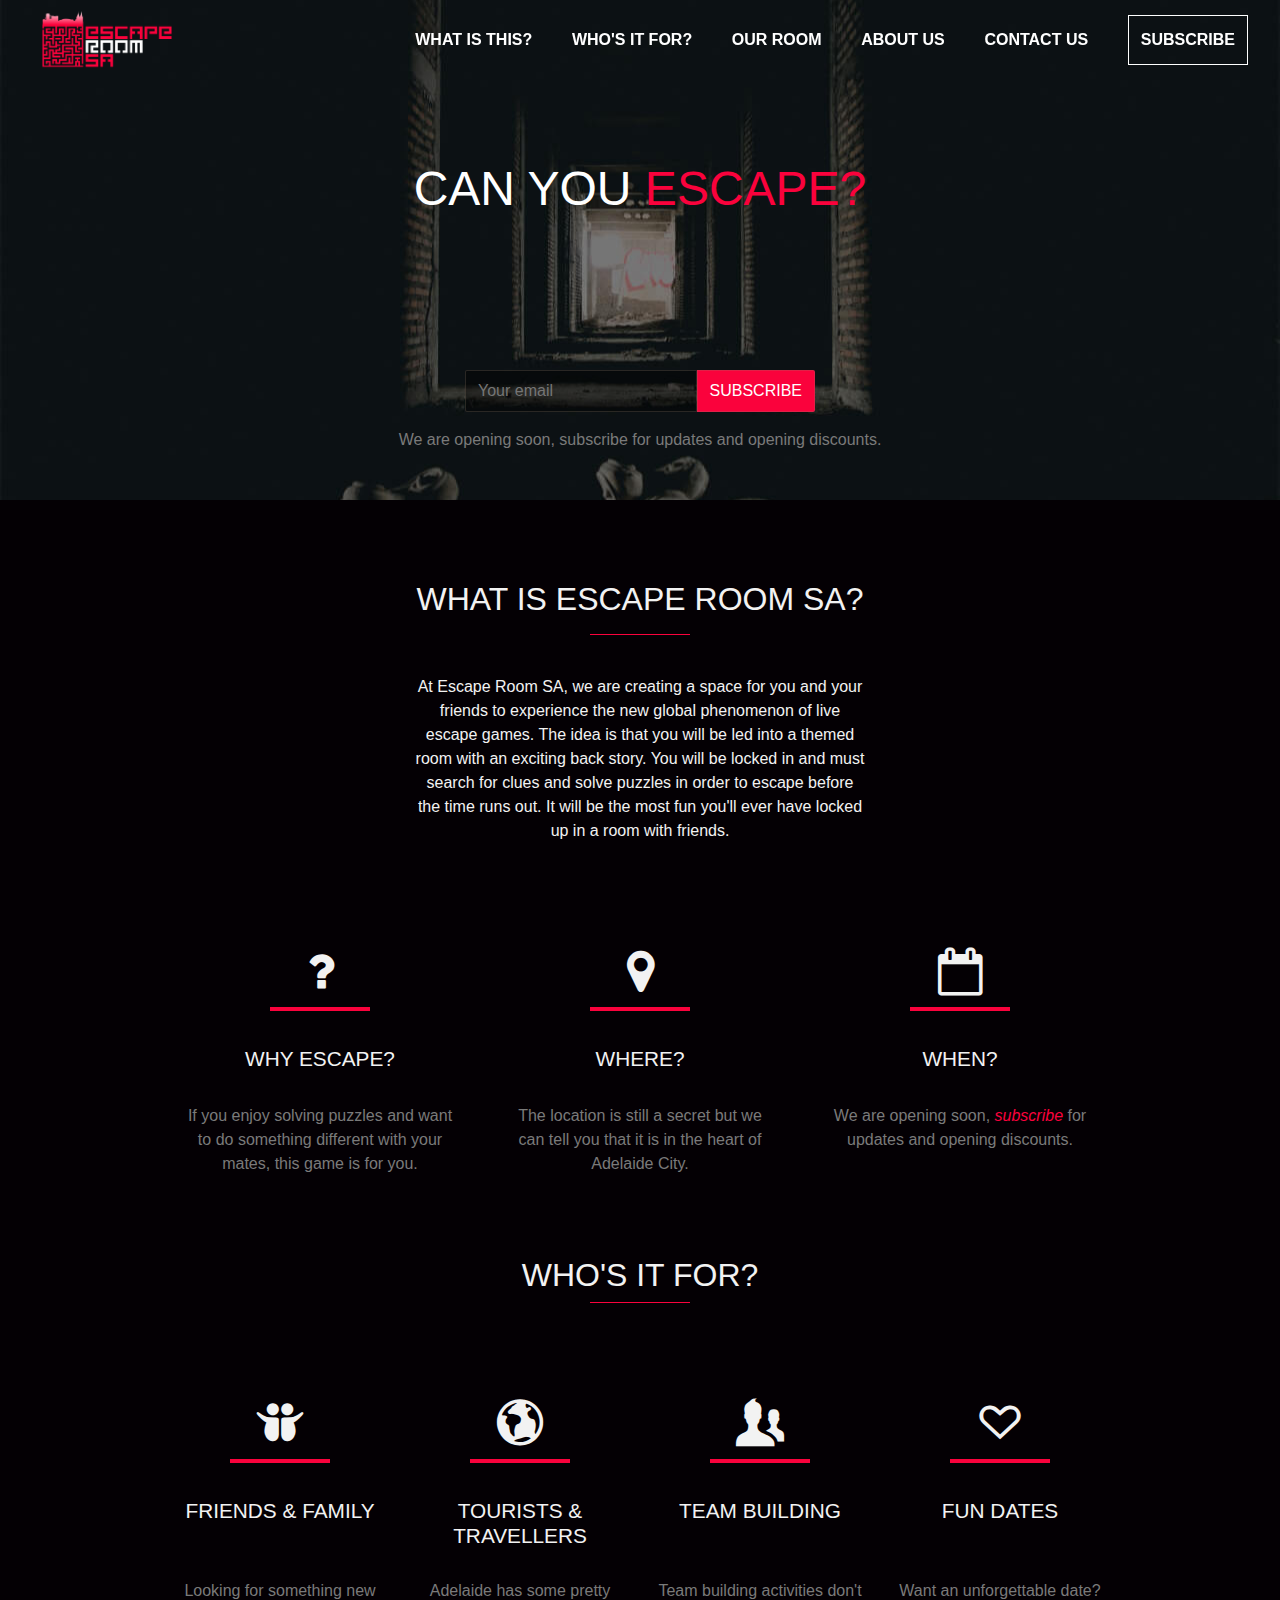
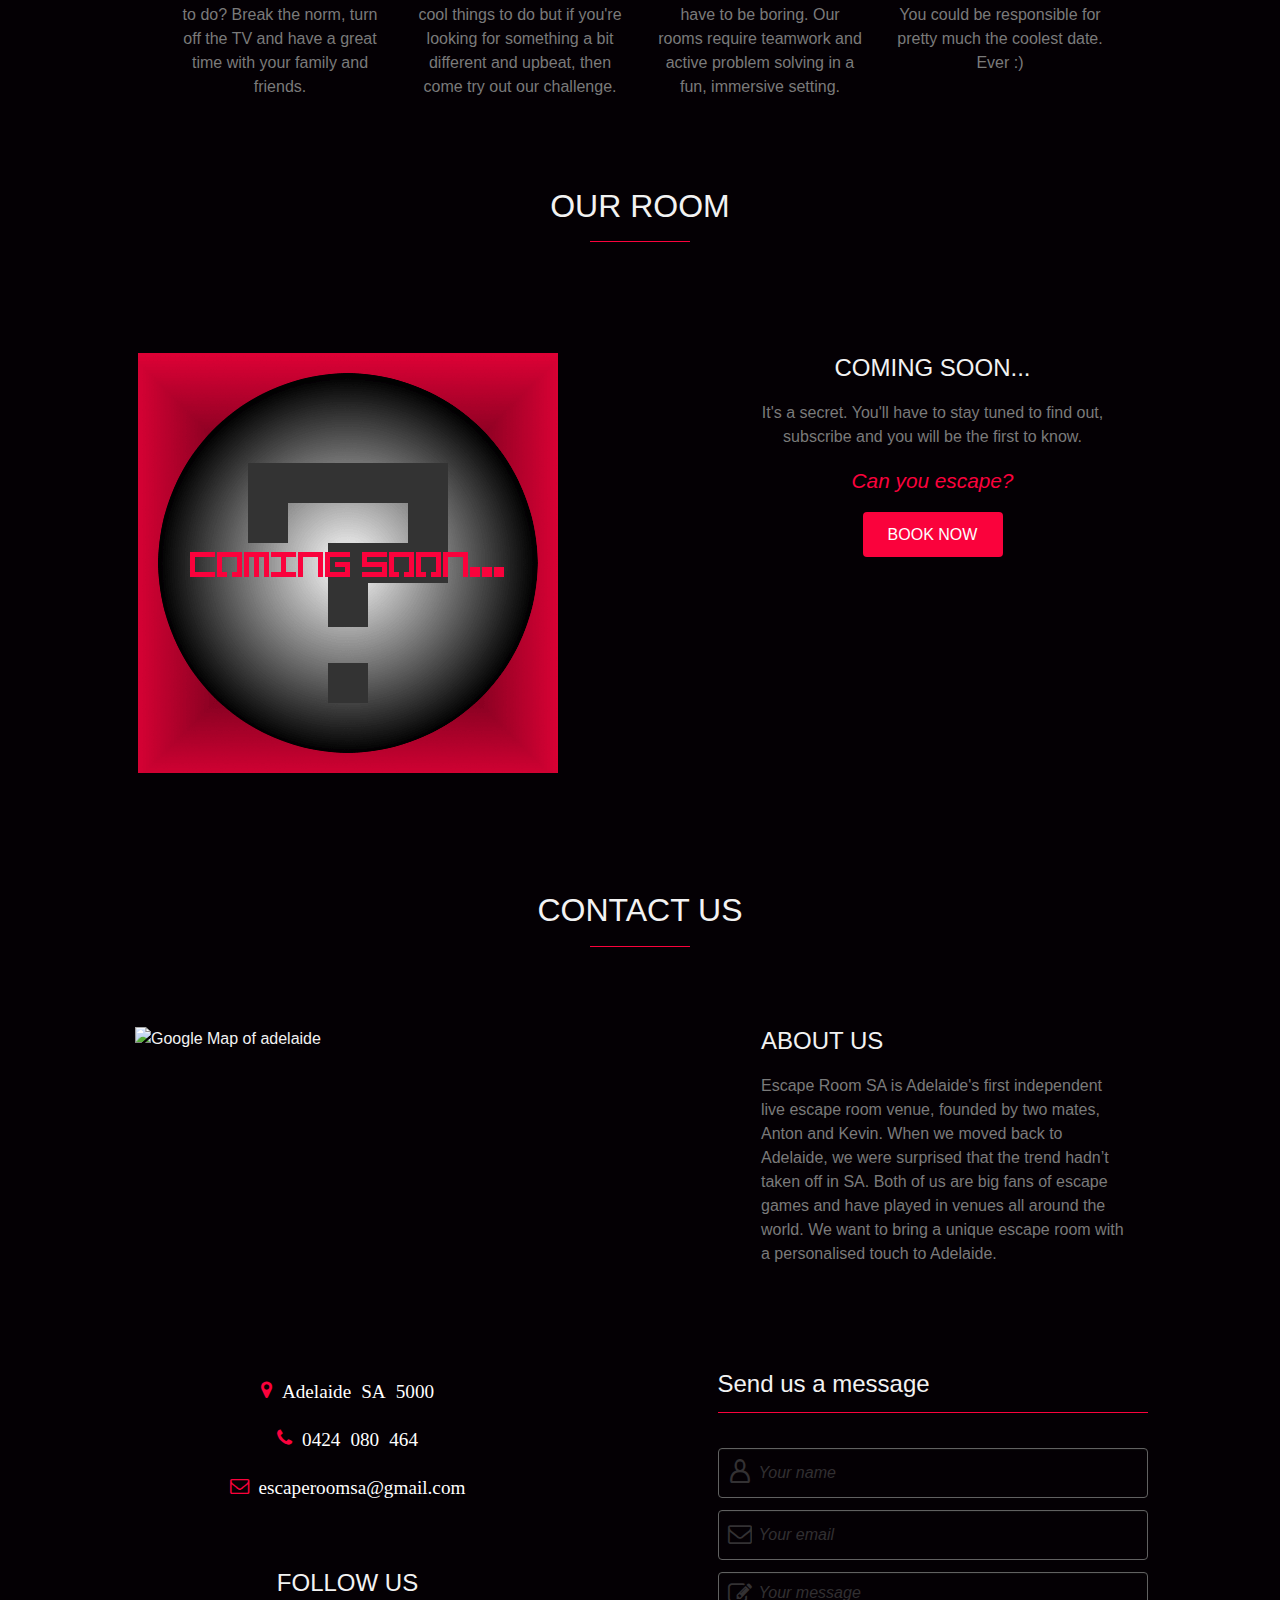
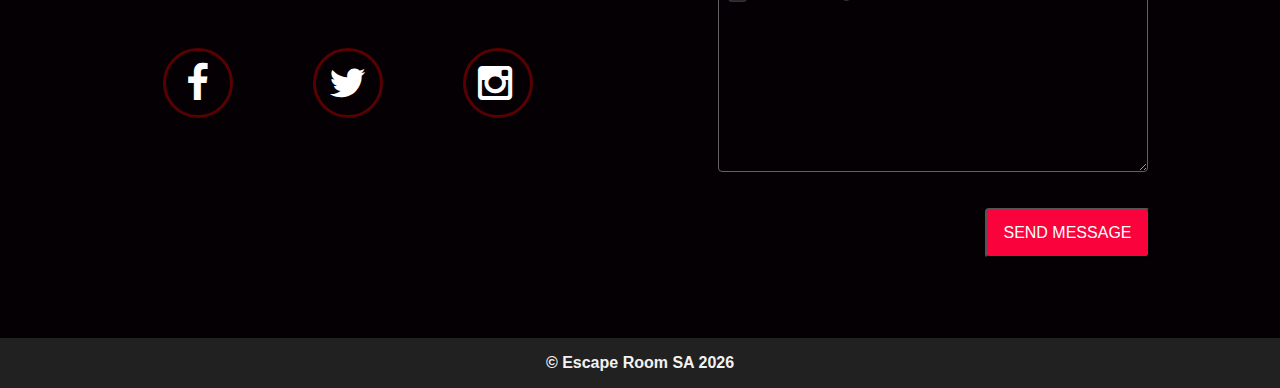
==== index.html @ 12aee076 "un-jekyll" ====
<!DOCTYPE html>
<html lang="en">
<head>
  <meta charset="UTF-8">
  <meta name="apple-mobile-web-app-capable" content="yes">
  <meta name="viewport" content="width=device-width, initial-scale=1">
  <meta name="description" content="Escape Room SA is Adelaide's latest independent real-life escape game, offering exciting rooms with unique themes to give fans of exit and escape games a fun new adventure. Players will be locked in a room and must hunt and search for clues to discover a way out. Rate us on Tripadvisor">
  <!-- <meta rel="author" content="">
  <meta name="publisher" content=""> -->
  <link rel="shortcut icon" href="assets/img/favicon.png">
  <link rel="stylesheet" href="assets/css/main.css" />
  <!--[if lt IE 9]><script src="http://html5shim.googlecode.com/svn/trunk/html5.js"></script><![endif]-->
  <title>Escape Room SA</title>
</head>
<body>


<header class="header">
  <div class="logo"><a href="#top"><svg viewBox="0 0 194 85" xmlns="http://www.w3.org/2000/svg" xmlns:xlink="http://www.w3.org/1999/xlink"><title>Escape Room SA</title><image x="-3" y="-2" width="200" height="90" xlink:href="[data-uri]" fill="none" fill-rule="evenodd"/></svg></a></div>
  <nav role="navigation">
    <ul class="secondary-nav">

        <li><a href="#what"> What is this?</a></li>

        <li><a href="#perfectFor"> Who's it for?</a></li>

        <li><a href="#room"> Our Room</a></li>

        <li><a href="#about"> About Us</a></li>

        <li><a href="#contact"> Contact Us</a></li>

        <li><a href="#subscribe"> Subscribe</a></li>


    </ul>
  </nav>
  <a href="#" class="primary-nav-trigger">
  <span class="menu-text">Menu</span>
  <span class="menu-icon"></span>
  </a>
</header>


<nav>
  <ul class="primary-nav">

      <li><a href="#what"> What is this?</a></li>

      <li><a href="#perfectFor"> Who's it for?</a></li>

      <li><a href="#room"> Our Room</a></li>

      <li><a href="#about"> About Us</a></li>

      <li><a href="#contact"> Contact Us</a></li>

      <li><a href="#subscribe"> Subscribe</a></li>

    <li class="label">Follow us</li>
    <div class="nav-social-icons">
      <li><a href="https://www.facebook.com/escaperoomsa" target="_blank"><i class="icon-face"></i></a></li>
      <li><a href="https://twitter.com/saescaperoom" target="_blank"><i class="icon-twit"></i></a></li>
      <li><a href="https://instagram.com/escaperoomsa" target="_blank"><i class="icon-insta"></i></a></li>
    </div>
  </ul>
</nav>


<div id="top" class="hero">
  <div class="hero-inner">
    <div class="hero-copy">
      <h1>Escape Room SA is Adelaide's latest independent real-life escape game, offering exciting rooms with unique themes to give fans of exit and escape games a fun new adventure. Players will be locked in a room and must hunt and search for clues to discover a way out. Rate us on Tripadvisor </h1>
      <h2 id="subscribe"><span></span>Can you <span>escape?</span></h2>
      <!-- <h1>It's like a movie, starring YOU and your mates!</h1> -->
      <!-- <a href="#contact">Book now</a> -->
    </div>
  </div>
  <div class="quick-sign-up-bar">
    <form novalidate="novalidate" class="emailSubscribeForm">
      <div class="InputAddOn">
        <input type="email" class="InputAddOn-field" placeholder="Your email" id="emailSubscribe" required="required">
        <button type="submit" class="InputAddOn-item">Subscribe</button>
      </div>
    </form>
    <div class="emailForm-messages">
        <p></p>
    </div>
    <p>We are opening soon, subscribe for updates and opening discounts.</p>
  </div>
</div>
<section  class="what">
  <div id="what" class="what-title">
    <h1>What is Escape Room Sa?</h1>
  </div>
  <div class="divider"></div>
  <div class="what-content">
    <p>At Escape Room SA, we are creating a space for you and your friends to experience the new global phenomenon of live escape games. The idea is that you will be led into a themed room with an exciting back story. You will be locked in and must search for clues and solve puzzles in order to escape before the time runs out. It will be the most fun you'll ever have locked up in a room with friends.</p>
  </div>
</section>
<section class="whyWhereWhen">
  <article id="whyWhereWhen">
    <div class="whyWhereWhen-cards">
      <div class="whyWhereWhen-step">
        <i class="icon-question"></i>
        <div class="subheading">
          <h3>Why Escape?</h3>
        </div>
        <p>If you enjoy solving puzzles and want to do something different with your mates, this game is for you.</p>
      </div>
      <div class="whyWhereWhen-step"><i class="icon-map-marker"></i>
        <div class="subheading">
          <h3>Where?</h3>
        </div>
        <p>The location is still a secret but we can tell you that it is in the heart of Adelaide City.</p>
      </div>
      <div class="whyWhereWhen-step"><i class="icon-calendar-o"></i>
        <div class="subheading">
          <h3>When?</h3>
        </div>
        <p>We are opening soon, <a href="#subscribe">subscribe</a> for updates and opening discounts.</p>
      </div>
    </div>
  </article>
</section>
<section class="perfectFor">
  <article id="perfectFor">
    <div class="perfectFor-title">
      <h2>Who's it for?</h2>
      <div class="divider"></div>
    </div>
    <div class="perfectFor-cards">
      <div class="perfectFor-step">
        <i class="icon-slideshare"></i>
        <div class="subheading">
          <h3>Friends & Family</h3>
        </div>
        <p>Looking for something new to do? Break the norm, turn off the TV and have a great time with your family and friends.</p>
      </div>
      <div class="perfectFor-step"><i class="icon-globe"></i>
        <div class="subheading">
          <h3>Tourists & Travellers</h3>
        </div>
        <p>Adelaide has some pretty cool things to do but if you're looking for something a bit different and upbeat, then come try out our challenge.</p>
      </div>
      <div class="perfectFor-step"><i class="icon-users2"></i>
        <div class="subheading">
          <h3>Team Building</h3>
        </div>
        <p>Team building activities don't have to be boring. Our rooms require teamwork and active problem solving in a fun, immersive setting.</p>
      </div>
      <div class="perfectFor-step"><i class="icon-heart-outlined"></i>
        <div class="subheading">
          <h3>Fun Dates</h3>
        </div>
        <p>Want an unforgettable date? You could be responsible for pretty much the coolest date. Ever :)</p>
      </div>
    </div>
  </article>
</section>

<section class="room-section">
  <article id="room">
    <div class="room-title">
      <h2>Our Room</h2>
      <div class="divider"></div>
    </div>
    <div class="room">
      <div class="room-img first"><img src="./assets/img/Coming-soon.png
      "/></div>
      <div class="copy-wrap second">
        <div class="room-header">
          <!-- <h3>The mysterious study</h3> -->
          <h3>Coming Soon...</h3>
        </div>
        <div class="room-copy">
          <!-- <p>Your favourite archeology teacher, William Smith, has been missing for a while. One day you receive a package</p> -->
          <p>It's a secret. You'll have to stay tuned to find out, subscribe and you will be the first to know.</p>
        </div>
        <div class="room-cta">
          <p>Can you escape?</p><a href="#subscribe">Book now</a>
        </div>
      </div>
      <!-- <div class="room-img third"><img src="./assets/img/Coming-soon.png
      "/></div>
      <div class="copy-wrap fourth">
        <div class="room-header">
          <h3>No where to go</h3>
        </div>
        <div class="room-copy">
          <p>You awake in a basement, it is dark and it is cold. The smell of rot smacks you across the face and sends you reeling. You try to get up and stumble, realising that your hands are tied. There are others. Others locked in the same room as you. Others locked in the room next door. You have no idea how you got here but you do know one thing. This isn't a safe place. Work together as a team to escape before the person who put you here returns.</p>
        </div>
        <div class="room-cta">
          <p>Can you escape?</p><a href="#contact">Book now</a>
        </div>
      </div> -->
    </div>
  </article>
</section>

<section class="contact">
  <article id="contact">
    <header>
      <h2>Contact Us</h2>
      <div class="divider"></div>
    </header>
    <!-- <div id="map-canvas" data-lat="-34.928474" data-lng="138.599810" class="contact--map"></div> -->
    <div class="map-about-wrap">
      <div class="map-wrap">
        <div class="mobileMapBig">
          <img src="http://maps.googleapis.com/maps/api/staticmap?center=adelaide&amp;zoom=13&amp;scale=false&amp;size=450x400&amp;maptype=roadmap&amp;format=png&amp;visual_refresh=true&amp;markers=size:small%7Ccolor:red%7Clabel:1%7Cadelaide" alt="Google Map of adelaide"/>
        </div>
        <div class="mobileMapSmall">
          <img src="http://maps.googleapis.com/maps/api/staticmap?center=adelaide&amp;zoom=13&amp;scale=false&amp;size=300x350&amp;maptype=roadmap&amp;format=png&amp;visual_refresh=true&amp;markers=size:small%7Ccolor:red%7Clabel:1%7Cadelaide" alt="Google Map of adelaide"/>
        </div>
      </div>
      <div id="about" class="about-copy">
        <div class="about-copy-header">
          <!-- <h3>Our vision</h3> -->
          <h3>About Us</h3>
        </div>
        <p>Escape Room SA is Adelaide's first independent live escape room venue, founded by two mates, Anton and Kevin. When we moved back to Adelaide, we were surprised that the trend hadn’t taken off in SA. Both of us are big fans of escape games and have played in venues all around the world. We want to bring a unique escape room with a personalised touch to Adelaide.</p>
        <!-- <div class="about-copy-header">
          <h4></h4>
        </div> -->
        <!-- <p>We want to create a fun memorable live escape game experience for everyone. Our aim for every player of the game is to feel the rush of escaping in a safe environment while having a lot of fun as well.</p> -->
        <!-- <div class="about-copy-footer"><a href="#social">Click here, to follow us.</a></div> -->
      </div>
    </div>
    <div class="contact--body">
      <div class="contact--body--address-social">
        <div class="map--address">
          <a href="https://www.google.com/maps/dir//adelaide/" target="_blank" class="icon-map-marker">Adelaide SA 5000</a><a href="tel:0424080464" class="icon-phone">0424 080 464</a><a href="#form" class="icon-envelope-o">escaperoomsa@gmail.com</a></div>
        <!-- <div class="map--cta--button"><a href="https://www.google.com/maps/dir//adelaide/" target="_blank">Tap here to lauch map with direction</a></div> -->
        <div class="icon--wrap">
          <h3 id="social">Follow us</h3>
          <div class="icons">
            <li><a href="https://www.facebook.com/escaperoomsa" target="_blank" class="icon-face"></a></li>
            <li><a href="https://twitter.com/saescaperoom" target="_blank" class="icon-twit"></a></li>
            <li><a href="https://instagram.com/escaperoomsa/" target="_blank" class="icon-insta"></a></li>
          </div>
        </div>
      </div>
      <form novalidate="novalidate" class="form">
        <fieldset id="form">
          <legend>Send us a message</legend>
          <div class="form-messages">
            <p></p>
          </div>
          <div class="name--input--wrap">
            <label for="name">Name</label>
            <input type="text" name="name" id="name" placeholder="Your name" tabindex="1" required="required"/><i class="icon-user2"></i>
          </div>
          <div class="email--input--wrap">
            <label for="email">Email</label>
            <input type="email" name="email" id="email" placeholder="Your email" tabindex="2" required="required"/><i class="icon-envelope-o"></i>
          </div>
          <div class="message--input--wrap">
            <label for="message">Message</label>
            <textarea name="textarea" id="message" placeholder="Your message" tabindex="3" required="required" class="message"></textarea><i class="icon-pencil-square-o"></i>
            <input type="hidden" name="_gotcha" style="display:none"/>
          </div>
        </fieldset>
        <div>
          <input type="submit" value="Send Message" tabindex="4"/>
        </div>
      </form>
    </div>
  </article>
</section>



<section class="footer">
  <h4>&copy Escape Room SA <span class="copyright"> </span></h4>
</section>

<script src="assets/js/jquery-2.1.1.min.js"></script>
<!-- <script src="/assets/js/lazyLoadingGoogleMapMin.js"></script> -->
<script src="assets/js/functions.js" type="text/javascript"></script>

</body>
</html>
---- assets/css/main.css ----
fieldset {
  background-color: #949494;
  border: 1px solid #7a7a7a;
  margin: 0 0 0.75em;
  padding: 1.5em; }

input,
label,
select {
  display: block;
  font-family: "Helvetica Neue", "Helvetica", "Roboto", "Arial", sans-serif;
  font-size: 1em; }

label {
  font-weight: 600;
  margin-bottom: 0.375em; }
  label.required::after {
    content: "*"; }
  label abbr {
    display: none; }

input[type="color"], input[type="date"], input[type="datetime"], input[type="datetime-local"], input[type="email"], input[type="month"], input[type="number"], input[type="password"], input[type="search"], input[type="tel"], input[type="text"], input[type="time"], input[type="url"], input[type="week"], textarea,
select[multiple=multiple],
textarea {
  background-color: #040004;
  border: 1px solid #7a7a7a;
  border-radius: 3px;
  box-shadow: inset 0 1px 3px rgba(0, 0, 0, 0.06);
  box-sizing: border-box;
  font-family: "Helvetica Neue", "Helvetica", "Roboto", "Arial", sans-serif;
  font-size: 1em;
  margin-bottom: 0.75em;
  padding: 0.5em;
  transition: border-color;
  width: 100%; }
  input[type="color"]:hover, input[type="date"]:hover, input[type="datetime"]:hover, input[type="datetime-local"]:hover, input[type="email"]:hover, input[type="month"]:hover, input[type="number"]:hover, input[type="password"]:hover, input[type="search"]:hover, input[type="tel"]:hover, input[type="text"]:hover, input[type="time"]:hover, input[type="url"]:hover, input[type="week"]:hover, textarea:hover,
  select[multiple=multiple]:hover,
  textarea:hover {
    border-color: #616161; }
  input[type="color"]:focus, input[type="date"]:focus, input[type="datetime"]:focus, input[type="datetime-local"]:focus, input[type="email"]:focus, input[type="month"]:focus, input[type="number"]:focus, input[type="password"]:focus, input[type="search"]:focus, input[type="tel"]:focus, input[type="text"]:focus, input[type="time"]:focus, input[type="url"]:focus, input[type="week"]:focus, textarea:focus,
  select[multiple=multiple]:focus,
  textarea:focus {
    border-color: #FA023C;
    box-shadow: inset 0 1px 3px rgba(0, 0, 0, 0.06), 0 0 5px rgba(225, 2, 54, 0.7);
    outline: none; }

textarea {
  resize: vertical; }

input[type="search"] {
  -webkit-appearance: none;
  -moz-appearance: none;
  -ms-appearance: none;
  -o-appearance: none;
  appearance: none; }

input[type="checkbox"],
input[type="radio"] {
  display: inline;
  margin-right: 0.375em; }

input[type="file"] {
  padding-bottom: 0.75em;
  width: 100%; }

select {
  margin-bottom: 1.5em;
  max-width: 100%;
  width: auto; }

ul,
ol {
  list-style-type: none;
  margin: 0;
  padding: 0; }
dl {
  margin-bottom: 0.75em; }
  dl dt {
    font-weight: bold;
    margin-top: 0.75em; }
  dl dd {
    margin: 0; }

table {
  -webkit-font-feature-settings: "kern", "liga", "tnum";
  -moz-font-feature-settings: "kern", "liga", "tnum";
  -ms-font-feature-settings: "kern", "liga", "tnum";
  font-feature-settings: "kern", "liga", "tnum";
  border-collapse: collapse;
  margin: 0.75em 0;
  table-layout: fixed;
  width: 100%; }

th {
  border-bottom: 1px solid #545454;
  font-weight: 600;
  padding: 0.75em 0;
  text-align: left; }

td {
  border-bottom: 1px solid #7a7a7a;
  padding: 0.75em 0; }

tr,
td,
th {
  vertical-align: middle; }

body {
  -webkit-font-feature-settings: "kern", "liga", "pnum";
  -moz-font-feature-settings: "kern", "liga", "pnum";
  -ms-font-feature-settings: "kern", "liga", "pnum";
  font-feature-settings: "kern", "liga", "pnum";
  -webkit-font-smoothing: antialiased;
  color: #fff;
  font-family: "Helvetica Neue", "Helvetica", "Roboto", "Arial", sans-serif;
  font-size: 1em;
  line-height: 1.5; }

h1,
h2,
h3,
h4,
h5,
h6 {
  font-family: "Helvetica Neue", "Helvetica", "Roboto", "Arial", sans-serif;
  font-size: 1em;
  line-height: 1.2;
  margin: 0 0 0.75em; }

p {
  margin: 0 0 0.75em; }

a {
  color: #FA023C;
  text-decoration: none;
  transition: color 0.1s linear; }
  a:active, a:focus, a:hover {
    color: #ae012a; }
  a:active, a:focus {
    outline: none; }

hr {
  border-bottom: 1px solid #7a7a7a;
  border-left: none;
  border-right: none;
  border-top: none;
  margin: 1.5em 0; }

img,
picture {
  margin: 0;
  max-width: 100%; }

html {
  font-family: sans-serif;
  -ms-text-size-adjust: 100%;
  -webkit-text-size-adjust: 100%; }

body {
  margin: 0; }

article, aside, details, figcaption, figure, footer, header, hgroup, main, nav, section, summary {
  display: block; }

audio, canvas, progress, video {
  display: inline-block;
  vertical-align: baseline; }

audio:not([controls]) {
  display: none;
  height: 0; }

[hidden], template {
  display: none; }

a {
  background: 0 0; }

a:active, a:hover {
  outline: 0; }

abbr[title] {
  border-bottom: 1px dotted; }

b, strong {
  font-weight: 700; }

dfn {
  font-style: italic; }

h1 {
  font-size: 2em;
  margin: .67em 0; }

mark {
  background: #ff0;
  color: #000; }

small {
  font-size: 80%; }

sub, sup {
  font-size: 75%;
  line-height: 0;
  position: relative;
  vertical-align: baseline; }

sup {
  top: -.5em; }

sub {
  bottom: -.25em; }

img {
  border: 0; }

svg:not(:root) {
  overflow: hidden; }

figure {
  margin: 1em 40px; }

hr {
  -moz-box-sizing: content-box;
  box-sizing: content-box;
  height: 0; }

pre {
  overflow: auto; }

code, kbd, pre, samp {
  font-family: monospace,monospace;
  font-size: 1em; }

button, input, optgroup, select, textarea {
  color: inherit;
  font: inherit;
  margin: 0; }

button {
  overflow: visible; }

button, select {
  text-transform: none; }

button, html input[type=button], input[type=reset], input[type=submit] {
  -webkit-appearance: button;
  cursor: pointer; }

button[disabled], html input[disabled] {
  cursor: default; }

button::-moz-focus-inner, input::-moz-focus-inner {
  border: 0;
  padding: 0; }

input {
  line-height: normal; }

input[type=checkbox], input[type=radio] {
  box-sizing: border-box;
  padding: 0; }

input[type=number]::-webkit-inner-spin-button, input[type=number]::-webkit-outer-spin-button {
  height: auto; }

input[type=search] {
  -webkit-appearance: textfield;
  -moz-box-sizing: content-box;
  -webkit-box-sizing: content-box;
  box-sizing: content-box; }

input[type=search]::-webkit-search-cancel-button, input[type=search]::-webkit-search-decoration {
  -webkit-appearance: none; }

fieldset {
  border: 1px solid silver;
  margin: 0 2px;
  padding: .35em .625em .75em; }

legend {
  border: 0;
  padding: 0; }

textarea {
  overflow: auto; }

optgroup {
  font-weight: 700; }

table {
  border-collapse: collapse;
  border-spacing: 0; }

td, th {
  padding: 0; }

@font-face {
  font-family: 'Open Sans';
  font-style: normal;
  font-weight: 300;
  src: local("Open Sans Light"), local("OpenSans-Light"), url(//themes.googleusercontent.com/static/fonts/opensans/v8/DXI1ORHCpsQm3Vp6mXoaTaRDOzjiPcYnFooOUGCOsRk.woff) format("woff"); }
@font-face {
  font-family: 'Open Sans';
  font-style: normal;
  font-weight: 400;
  src: local("Open Sans"), local("OpenSans"), url(//themes.googleusercontent.com/static/fonts/opensans/v8/cJZKeOuBrn4kERxqtaUH3bO3LdcAZYWl9Si6vvxL-qU.woff) format("woff"); }
@font-face {
  font-family: 'Open Sans';
  font-style: normal;
  font-weight: 700;
  src: local("Open Sans Bold"), local("OpenSans-Bold"), url(//themes.googleusercontent.com/static/fonts/opensans/v8/k3k702ZOKiLJc3WVjuplzKRDOzjiPcYnFooOUGCOsRk.woff) format("woff"); }
@font-face {
  font-family: 'icomoon';
  src: url("fonts/icomoon.eot"); }
@font-face {
  font-family: 'icomoon';
  src: url([data-uri]) format("truetype");
  font-weight: normal;
  font-style: normal; }
[class^="icon-"], [class*=" icon-"] {
  font-family: 'icomoon';
  speak: none;
  font-style: normal;
  font-weight: normal;
  font-variant: normal;
  text-transform: none;
  line-height: 1;
  /* Better Font Rendering =========== */
  -webkit-font-smoothing: antialiased;
  -moz-osx-font-smoothing: grayscale; }

.icon-user-tie:before {
  content: "\e603"; }

.icon-clock:before {
  content: "\e94e"; }

.icon-calendar:before {
  content: "\e953"; }

.icon-users3:before {
  content: "\e972"; }

.icon-airplane:before {
  content: "\e9af"; }

.icon-earth:before {
  content: "\e9ca"; }

.icon-finder:before {
  content: "\eac0"; }

.icon-globe:before {
  content: "\e604"; }

.icon-heart-outlined:before {
  content: "\e605"; }

.icon-heart:before {
  content: "\e606"; }

.icon-users2:before {
  content: "\e607"; }

.icon-slideshare:before {
  content: "\e608"; }

.icon-user2:before {
  content: "\e601"; }

.icon-users:before {
  content: "\e600"; }

.icon-envelope-o:before {
  content: "\f003"; }

.icon-user:before {
  content: "\f007"; }

.icon-clock-o:before {
  content: "\f017"; }

.icon-pencil:before {
  content: "\f040"; }

.icon-map-marker:before {
  content: "\f041"; }

.icon-edit:before {
  content: "\f044"; }

.icon-pencil-square-o:before {
  content: "\f044"; }

.icon-gift:before {
  content: "\f06b"; }

.icon-trophy:before {
  content: "\f091"; }

.icon-phone:before {
  content: "\f095"; }

.icon-twit:before {
  content: "\f099"; }

.icon-face:before {
  content: "\f09a"; }

.icon-face-f:before {
  content: "\f09a"; }

.icon-bullhorn:before {
  content: "\f0a1"; }

.icon-google-plus:before {
  content: "\f0d5"; }

.icon-envelope:before {
  content: "\f0e0"; }

.icon-question:before {
  content: "\f128"; }

.icon-calendar-o:before {
  content: "\f133"; }

.icon-dollar:before {
  content: "\f155"; }

.icon-usd:before {
  content: "\f155"; }

.icon-youtube:before {
  content: "\f167"; }

.icon-insta:before {
  content: "\f16d"; }

.icon-foursquare:before {
  content: "\f180"; }

.icon-cube:before {
  content: "\f1b2"; }

.icon-vine:before {
  content: "\f1ca"; }

.icon-cc-visa:before {
  content: "\f1f0"; }

.icon-cc-mastercard:before {
  content: "\f1f1"; }

.icon-cc-paypal:before {
  content: "\f1f4"; }

.icon-cc-stripe:before {
  content: "\f1f5"; }

.icon-heartbeat:before {
  content: "\f21e"; }

.icon-pinterest-p:before {
  content: "\f231"; }

.icon-whatsapp:before {
  content: "\f232"; }

.icon-bulb:before {
  content: "\e602"; }

em {
  font-style: italic; }

strong {
  font-weight: bold; }

::selection {
  background: #FA023C; }

::-moz-selection {
  background: #FA023C; }

img::selection {
  background: transparent; }

img::-moz-selection {
  background: transparent; }

body {
  -webkit-tap-highlight-color: transparent; }

*, *:after, *:before {
  box-sizing: border-box; }

body {
  font-size: 100%;
  font-family: "Source Sans Pro", sans-serif;
  color: #f2f2f2;
  background-color: #040004; }
  body.overflow-hidden {
    /* when primary navigation is visible, the content in the background won't scroll */
    overflow: hidden; }

a {
  color: #fff;
  text-decoration: none; }

.hero .hero-inner .hero-copy h2 {
  font-size: 2em;
  margin-bottom: 0.5em;
  text-transform: uppercase;
  font-weight: 300; }

.room-section .room-title h2, .contact header h2 {
  font-size: 2em;
  font-weight: 300;
  text-transform: uppercase;
  margin-bottom: 1em; }

.contact--body--address-social .icon--wrap h3 {
  font-size: 1.5em;
  font-weight: 300;
  text-transform: uppercase; }

.what .divider {
  height: 1px;
  width: 100px;
  background-color: #FA023C;
  margin: 1em auto 2em auto; }

.hero .hero-inner a, .room-section .room .copy-wrap .room-cta a, .contact--body--address-social .map--cta--button a, .contact--body input[type="submit"] {
  padding: 0.7em 1em;
  border-radius: 0.25em;
  background: #FA023C;
  color: white;
  text-transform: uppercase; }
  .hero .hero-inner a:hover, .room-section .room .copy-wrap .room-cta a:hover, .contact--body--address-social .map--cta--button a:hover, .contact--body input[type="submit"]:hover {
    background: white;
    color: red;
    -webkit-transition: all 0.25s ease-in-out;
    -moz-transition: all 0.25s ease-in-out;
    transition: all 0.25s ease-in-out; }

.header {
  position: absolute;
  top: 0;
  left: 0;
  background: transparent;
  height: 50px;
  width: 100%;
  z-index: 3;
  -webkit-font-smoothing: antialiased;
  -moz-osx-font-smoothing: grayscale; }
  @media only screen and (min-width: 768px) {
    .header {
      height: 80px;
      background: transparent;
      box-shadow: none;
      pointer: none; } }
  @media only screen and (min-width: 1170px) {
    .header {
      -webkit-transition: background-color 0.3s;
      -moz-transition: background-color 0.3s;
      transition: background-color 0.3s;
      -webkit-transform: translate3d(0, 0, 0);
      -moz-transform: translate3d(0, 0, 0);
      -ms-transform: translate3d(0, 0, 0);
      -o-transform: translate3d(0, 0, 0);
      transform: translate3d(0, 0, 0);
      -webkit-backface-visibility: hidden;
      backface-visibility: hidden; }
      .header.is-fixed {
        position: fixed;
        top: -80px;
        background-color: rgba(4, 0, 4, 0.96);
        -webkit-transition: -webkit-transform 0.3s;
        -moz-transition: -moz-transform 0.3s;
        transition: transform 0.3s; }
      .header.is-visible {
        -webkit-transform: translate3d(0, 100%, 0);
        -moz-transform: translate3d(0, 100%, 0);
        -ms-transform: translate3d(0, 100%, 0);
        -o-transform: translate3d(0, 100%, 0);
        transform: translate3d(0, 100%, 0); }
      .header.menu-is-open {
        background-color: rgba(4, 0, 4, 0.96); } }

.logo {
  display: block;
  padding-top: 0.3em;
  width: 100px;
  position: absolute;
  top: 50%;
  bottom: auto;
  -webkit-transform: translateY(-50%);
  -moz-transform: translateY(-50%);
  -ms-transform: translateY(-50%);
  -o-transform: translateY(-50%);
  transform: translateY(-50%);
  left: 0.5em; }
  @media only screen and (min-width: 768px) {
    .logo {
      left: 2.6em;
      width: 130px; } }
  .logo a {
    width: 100px;
    height: 100%; }

.secondary-nav {
  position: absolute;
  top: 50%;
  bottom: auto;
  -webkit-transform: translateY(-50%);
  -moz-transform: translateY(-50%);
  -ms-transform: translateY(-50%);
  -o-transform: translateY(-50%);
  transform: translateY(-50%);
  font-size: 0.75em;
  right: 2em;
  display: none; }
  @media only screen and (min-width: 1170px) {
    .secondary-nav {
      font-size: 1em; } }
  .secondary-nav li {
    display: inline-block;
    margin-left: 2.2em; }
    .secondary-nav li:last-child {
      padding: 12px;
      border: 1px solid white; }
      .secondary-nav li:last-child:hover {
        background: #FA023C;
        -webkit-transition: all 0.5s ease-in-out;
        -moz-transition: all 0.5s ease-in-out;
        transition: all 0.5s ease-in-out; }
        .secondary-nav li:last-child:hover a:hover {
          color: white; }
  .secondary-nav a {
    display: inline-block;
    color: #fff;
    text-transform: uppercase;
    font-weight: 700; }
    .secondary-nav a:hover {
      color: #FA023C;
      -webkit-transition: all 0.4s ease-in-out;
      -moz-transition: all 0.4s ease-in-out;
      transition: all 0.4s ease-in-out; }
  @media only screen and (min-width: 768px) {
    .secondary-nav {
      display: block; } }
  @media only screen and (min-width: 768px) and (orientation: portrait) {
    .secondary-nav {
      display: none; } }

.primary-nav-trigger {
  position: absolute;
  right: 0;
  top: 0;
  height: 100%;
  width: 50px;
  background-color: transparent; }
  .primary-nav-trigger .menu-text {
    color: #fff;
    text-transform: uppercase;
    font-weight: 700;
    font-size: 0.5em;
    display: none; }
  .primary-nav-trigger .menu-icon {
    display: inline-block;
    position: absolute;
    left: 50%;
    top: 50%;
    bottom: auto;
    right: auto;
    -webkit-transform: translateX(-50%) translateY(-50%);
    -moz-transform: translateX(-50%) translateY(-50%);
    -ms-transform: translateX(-50%) translateY(-50%);
    -o-transform: translateX(-50%) translateY(-50%);
    transform: translateX(-50%) translateY(-50%);
    width: 18px;
    height: 2px;
    background-color: #fff;
    -webkit-transition: background-color 0.3s;
    -moz-transition: background-color 0.3s;
    transition: background-color 0.3s; }
    .primary-nav-trigger .menu-icon::before, .primary-nav-trigger .menu-icon:after {
      content: "";
      width: 100%;
      height: 100%;
      position: absolute;
      background-color: #fff;
      right: 0;
      -webkit-transition: -webkit-transform 0.3s, top 0.3s, background-color 0s;
      -moz-transition: -moz-transform 0.3s, top 0.3s, background-color 0s;
      transition: transform 0.3s, top 0.3s, background-color 0s; }
    .primary-nav-trigger .menu-icon::before {
      top: -5px; }
    .primary-nav-trigger .menu-icon::after {
      top: 5px; }
    .primary-nav-trigger .menu-icon.is-clicked {
      background-color: rgba(255, 255, 255, 0); }
      .primary-nav-trigger .menu-icon.is-clicked::before, .primary-nav-trigger .menu-icon.is-clicked::after {
        background-color: white; }
      .primary-nav-trigger .menu-icon.is-clicked::before {
        top: 0;
        -webkit-transform: rotate(135deg);
        -moz-transform: rotate(135deg);
        -ms-transform: rotate(135deg);
        -o-transform: rotate(135deg);
        transform: rotate(135deg); }
      .primary-nav-trigger .menu-icon.is-clicked::after {
        top: 0;
        -webkit-transform: rotate(225deg);
        -moz-transform: rotate(225deg);
        -ms-transform: rotate(225deg);
        -o-transform: rotate(225deg);
        transform: rotate(225deg); }
  @media only screen and (min-width: 768px) {
    .primary-nav-trigger {
      width: 0px;
      pointer: none;
      padding-left: 1em;
      background-color: transparent;
      height: 0px;
      line-height: 0px;
      right: 2.2em;
      top: 50%;
      bottom: auto;
      -webkit-transform: translateY(-50%);
      -moz-transform: translateY(-50%);
      -ms-transform: translateY(-50%);
      -o-transform: translateY(-50%);
      transform: translateY(-50%); }
      .primary-nav-trigger .menu-text {
        display: none; }
      .primary-nav-trigger .menu-icon {
        display: none; } }
    @media only screen and (min-width: 768px) and (orientation: portrait) {
      .primary-nav-trigger .menu-icon {
        display: block; } }

.primary-nav {
  position: fixed;
  left: 0;
  top: 0;
  height: 100%;
  width: 100%;
  background: rgba(4, 0, 4, 0.96);
  z-index: 2;
  text-align: center;
  padding: 50px 0;
  -webkit-backface-visibility: hidden;
  backface-visibility: hidden;
  overflow: auto;
  -webkit-overflow-scrolling: touch;
  -webkit-transform: translateY(-100%);
  -moz-transform: translateY(-100%);
  -ms-transform: translateY(-100%);
  -o-transform: translateY(-100%);
  transform: translateY(-100%);
  -webkit-transition-property: -webkit-transform;
  -moz-transition-property: -moz-transform;
  transition-property: transform;
  -webkit-transition-duration: 0.4s;
  -moz-transition-duration: 0.4s;
  transition-duration: 0.4s; }
  .primary-nav li {
    font-size: 22px;
    font-size: 1.375rem;
    font-weight: 300;
    -webkit-font-smoothing: antialiased;
    -moz-osx-font-smoothing: grayscale;
    margin: 0.2em 0;
    text-transform: capitalize; }
    .primary-nav li:nth-child(5) {
      margin: 0 auto;
      background-color: #FA023C;
      width: 50%;
      border: 1px solid white; }
  .primary-nav a {
    display: inline-block;
    padding: 0.4em 1em;
    border-radius: 0.25em;
    -webkit-transition: background 0.2s;
    -moz-transition: background 0.2s;
    transition: background 0.2s; }
    .no-touch .primary-nav a:hover {
      background-color: #FA023C; }
  .primary-nav .label {
    color: #fe4b75;
    text-transform: uppercase;
    font-weight: 700;
    font-size: 14px;
    font-size: 0.875rem;
    margin: 2.4em 0 0.8em; }
  .primary-nav .nav-social-icons {
    display: -webkit-box;
    display: -moz-box;
    display: box;
    display: -webkit-flex;
    display: -moz-flex;
    display: -ms-flexbox;
    display: flex;
    -webkit-box-orient: horizontal;
    -moz-box-orient: horizontal;
    box-orient: horizontal;
    -webkit-box-direction: normal;
    -moz-box-direction: normal;
    box-direction: normal;
    -webkit-flex-direction: row;
    -moz-flex-direction: row;
    flex-direction: row;
    -ms-flex-direction: row;
    -webkit-box-pack: distribute;
    -moz-box-pack: distribute;
    box-pack: distribute;
    -webkit-justify-content: space-around;
    -moz-justify-content: space-around;
    -ms-justify-content: space-around;
    -o-justify-content: space-around;
    justify-content: space-around;
    -ms-flex-pack: distribute; }
    .primary-nav .nav-social-icons a {
      padding: 0; }
  .primary-nav.is-visible {
    -webkit-transform: translateY(0);
    -moz-transform: translateY(0);
    -ms-transform: translateY(0);
    -o-transform: translateY(0);
    transform: translateY(0); }
  @media only screen and (min-width: 768px) {
    .primary-nav {
      padding: 80px 0; } }
  @media only screen and (min-width: 1170px) {
    .primary-nav li {
      font-size: 30px;
      font-size: 1.875rem; }
    .primary-nav .label {
      font-size: 16px;
      font-size: 1rem; } }

.hero {
  background: url("../img/hero3.jpg"), -webkit-linear-gradient(10deg, #20392b, #7f99be), no-repeat #7f99be scroll;
  background: url("../img/hero3.jpg"), linear-gradient(10deg, #20392b, #7f99be), no-repeat #7f99be scroll;
  background-color: #324766;
  background-position: center;
  background-repeat: no-repeat;
  background-size: cover;
  padding-bottom: 3em; }
  .hero .hero-logo img {
    height: 4em;
    margin-bottom: 1em; }
  .hero .hero-inner {
    color: white;
    margin: auto;
    padding: 5em 3.5em 3.5em;
    text-align: center; }
    .hero .hero-inner::after {
      clear: both;
      content: "";
      display: table; }
    @media only screen and (min-width: 768px) {
      .hero .hero-inner {
        padding: 10em 3.5em 3.5em; } }
    .hero .hero-inner .hero-copy {
      text-align: center; }
      .hero .hero-inner .hero-copy h1 {
        display: none; }
      .hero .hero-inner .hero-copy h2 {
        margin-bottom: 2em; }
        .hero .hero-inner .hero-copy h2 span {
          color: #FA023C; }
        @media only screen and (min-width: 768px) {
          .hero .hero-inner .hero-copy h2 {
            font-size: 3em; } }
  .hero .quick-sign-up-bar .InputAddOn {
    display: -webkit-box;
    display: -moz-box;
    display: box;
    display: -webkit-flex;
    display: -moz-flex;
    display: -ms-flexbox;
    display: flex;
    width: 300px;
    margin: 0 auto; }
    @media only screen and (min-width: 768px) {
      .hero .quick-sign-up-bar .InputAddOn {
        width: 350px; } }
  .hero .quick-sign-up-bar .InputAddOn-field {
    background-color: rgba(0, 0, 0, 0.4);
    margin: 0;
    -webkit-box-flex: 1;
    -moz-box-flex: 1;
    box-flex: 1;
    -webkit-flex: 1;
    -moz-flex: 1;
    -ms-flex: 1;
    flex: 1; }
  .hero .quick-sign-up-bar .InputAddOn-item {
    font-size: 0.75em;
    border-radius: 0.25em;
    background: #FA023C;
    color: white;
    text-transform: uppercase; }
    .hero .quick-sign-up-bar .InputAddOn-item:hover {
      background: white;
      color: red;
      -webkit-transition: all 0.25s ease-in-out;
      -moz-transition: all 0.25s ease-in-out;
      transition: all 0.25s ease-in-out; }
    @media only screen and (min-width: 768px) {
      .hero .quick-sign-up-bar .InputAddOn-item {
        padding: 0.5em 0.75em;
        font-size: 1em; } }
  .hero .quick-sign-up-bar .InputAddOn-field,
  .hero .quick-sign-up-bar .InputAddOn-item {
    border: 1px solid rgba(147, 128, 108, 0.25);
    padding: 0.5em 0.75em; }
  .hero .quick-sign-up-bar .InputAddOn-field:first-child,
  .hero .quick-sign-up-bar .InputAddOn-item:first-child {
    border-radius: 2px 0 0 2px; }
  .hero .quick-sign-up-bar .InputAddOn-field:last-child,
  .hero .quick-sign-up-bar .InputAddOn-item:last-child {
    border-radius: 0 2px 2px 0; }
  .hero .quick-sign-up-bar p {
    text-align: center;
    color: #7a7a7a;
    margin: 1em 1em 0 1em; }
  .hero .quick-sign-up-bar .emailForm-messages {
    margin: 1em auto;
    max-width: 300px; }
    @media only screen and (min-width: 768px) {
      .hero .quick-sign-up-bar .emailForm-messages {
        max-width: 350px; } }
    .hero .quick-sign-up-bar .emailForm-messages p {
      font-size: 1em;
      font-weight: 300;
      color: #fff;
      border-radius: 0.25em;
      text-align: center;
      -webkit-font-smoothing: antialiased;
      -moz-osx-font-smoothing: grayscale;
      opacity: 0;
      max-height: 0em;
      margin: 0; }
    .hero .quick-sign-up-bar .emailForm-messages .error {
      padding: 0.5em;
      max-height: 100%;
      opacity: 1;
      background: #c80130;
      -webkit-transition: all 0.3s ease;
      -moz-transition: all 0.3s ease;
      transition: all 0.3s ease; }
    .hero .quick-sign-up-bar .emailForm-messages .success {
      padding: 0.5em;
      max-height: 100%;
      opacity: 1;
      background: #339933;
      -webkit-transition: all 0.3s ease;
      -moz-transition: all 0.3s ease;
      transition: all 0.3s ease; }

.what {
  text-align: center;
  margin: 0 auto; }
  .what h1 {
    font-size: 2em;
    font-weight: 300;
    text-transform: uppercase;
    margin-top: 2.5em;
    margin-bottom: 0em; }
  .what .what-content {
    margin: 3.5em 1em; }
    @media only screen and (min-width: 568px) {
      .what .what-content {
        width: 350px;
        margin: 2.5em auto; } }
    @media only screen and (min-width: 768px) {
      .what .what-content {
        width: 400px; } }
    @media only screen and (min-width: 1170px) {
      .what .what-content {
        width: 450px; } }

.whyWhereWhen {
  display: -webkit-box;
  display: -moz-box;
  display: box;
  display: -webkit-flex;
  display: -moz-flex;
  display: -ms-flexbox;
  display: flex;
  -webkit-box-orient: vertical;
  -moz-box-orient: vertical;
  box-orient: vertical;
  -webkit-box-direction: normal;
  -moz-box-direction: normal;
  box-direction: normal;
  -webkit-flex-direction: column;
  -moz-flex-direction: column;
  flex-direction: column;
  -ms-flex-direction: column;
  background: #040004;
  color: #f2f2f2;
  margin: 2em auto -1em; }
  @media only screen and (min-width: 768px) {
    .whyWhereWhen {
      margin: 2em auto; } }
  .whyWhereWhen .whyWhereWhen-cards {
    display: -webkit-box;
    display: -moz-box;
    display: box;
    display: -webkit-flex;
    display: -moz-flex;
    display: -ms-flexbox;
    display: flex;
    -webkit-box-orient: vertical;
    -moz-box-orient: vertical;
    box-orient: vertical;
    -webkit-box-direction: normal;
    -moz-box-direction: normal;
    box-direction: normal;
    -webkit-flex-direction: column;
    -moz-flex-direction: column;
    flex-direction: column;
    -ms-flex-direction: column;
    -webkit-box-pack: center;
    -moz-box-pack: center;
    box-pack: center;
    -webkit-justify-content: center;
    -moz-justify-content: center;
    -ms-justify-content: center;
    -o-justify-content: center;
    justify-content: center;
    -ms-flex-pack: center;
    margin: 1em; }
    @media only screen and (min-width: 768px) {
      .whyWhereWhen .whyWhereWhen-cards {
        -webkit-box-orient: horizontal;
        -moz-box-orient: horizontal;
        box-orient: horizontal;
        -webkit-box-direction: normal;
        -moz-box-direction: normal;
        box-direction: normal;
        -webkit-flex-direction: row;
        -moz-flex-direction: row;
        flex-direction: row;
        -ms-flex-direction: row;
        -webkit-box-pack: distribute;
        -moz-box-pack: distribute;
        box-pack: distribute;
        -webkit-justify-content: space-around;
        -moz-justify-content: space-around;
        -ms-justify-content: space-around;
        -o-justify-content: space-around;
        justify-content: space-around;
        -ms-flex-pack: distribute; } }
    @media only screen and (min-width: 1170px) {
      .whyWhereWhen .whyWhereWhen-cards {
        width: 960px;
        margin: 4em auto 1em auto; } }
    .whyWhereWhen .whyWhereWhen-cards .whyWhereWhen-step {
      display: -webkit-box;
      display: -moz-box;
      display: box;
      display: -webkit-flex;
      display: -moz-flex;
      display: -ms-flexbox;
      display: flex;
      -webkit-box-orient: vertical;
      -moz-box-orient: vertical;
      box-orient: vertical;
      -webkit-box-direction: normal;
      -moz-box-direction: normal;
      box-direction: normal;
      -webkit-flex-direction: column;
      -moz-flex-direction: column;
      flex-direction: column;
      -ms-flex-direction: column;
      text-align: center;
      margin-bottom: 1.5em; }
      .whyWhereWhen .whyWhereWhen-cards .whyWhereWhen-step span {
        font-weight: 700; }
      .whyWhereWhen .whyWhereWhen-cards .whyWhereWhen-step a {
        color: #FA023C;
        font-size: 1em;
        font-style: italic;
        font-weight: 300; }
        .whyWhereWhen .whyWhereWhen-cards .whyWhereWhen-step a:hover {
          border-bottom: 1px solid #FA023C;
          padding-bottom: 2px;
          -webkit-transition: all 0.25s ease-in-out;
          -moz-transition: all 0.25s ease-in-out;
          transition: all 0.25s ease-in-out; }
      @media only screen and (min-width: 568px) {
        .whyWhereWhen .whyWhereWhen-cards .whyWhereWhen-step {
          width: 350px;
          margin: 0 auto; } }
      @media only screen and (min-width: 768px) {
        .whyWhereWhen .whyWhereWhen-cards .whyWhereWhen-step {
          width: 300px; } }
      .whyWhereWhen .whyWhereWhen-cards .whyWhereWhen-step i {
        font-size: 3em;
        border-bottom: 4px solid #FA023C;
        padding: 0 0.25em 0.25em;
        margin: 0 auto 0.75em;
        width: 100px; }
      .whyWhereWhen .whyWhereWhen-cards .whyWhereWhen-step .subheading {
        margin: 0 auto; }
        @media only screen and (min-width: 768px) {
          .whyWhereWhen .whyWhereWhen-cards .whyWhereWhen-step .subheading {
            margin-bottom: 1em; } }
        .whyWhereWhen .whyWhereWhen-cards .whyWhereWhen-step .subheading h3 {
          font-size: 1.3em;
          font-weight: 300;
          text-transform: uppercase; }
      .whyWhereWhen .whyWhereWhen-cards .whyWhereWhen-step p {
        font-size: 1em;
        margin-bottom: 2em;
        color: #7a7a7a; }
        @media only screen and (min-width: 768px) {
          .whyWhereWhen .whyWhereWhen-cards .whyWhereWhen-step p {
            margin: 0 1em 2em; } }

.perfectFor {
  display: -webkit-box;
  display: -moz-box;
  display: box;
  display: -webkit-flex;
  display: -moz-flex;
  display: -ms-flexbox;
  display: flex;
  -webkit-box-orient: vertical;
  -moz-box-orient: vertical;
  box-orient: vertical;
  -webkit-box-direction: normal;
  -moz-box-direction: normal;
  box-direction: normal;
  -webkit-flex-direction: column;
  -moz-flex-direction: column;
  flex-direction: column;
  -ms-flex-direction: column;
  background: #040004;
  color: #f2f2f2;
  margin-bottom: -2em; }
  @media only screen and (min-width: 768px) {
    .perfectFor {
      margin-bottom: 1em; } }
  .perfectFor .perfectFor-title {
    margin: 0 auto 4em auto;
    text-align: center; }
    @media only screen and (min-width: 768px) {
      .perfectFor .perfectFor-title {
        margin: 0 auto 6em auto; } }
    .perfectFor .perfectFor-title h2 {
      font-size: 2em;
      font-weight: 300;
      text-transform: uppercase; }
    .perfectFor .perfectFor-title .divider {
      height: 1px;
      width: 100px;
      background-color: #FA023C;
      margin: -1em auto 2em auto; }
  .perfectFor .perfectFor-cards {
    display: -webkit-box;
    display: -moz-box;
    display: box;
    display: -webkit-flex;
    display: -moz-flex;
    display: -ms-flexbox;
    display: flex;
    -webkit-box-orient: vertical;
    -moz-box-orient: vertical;
    box-orient: vertical;
    -webkit-box-direction: normal;
    -moz-box-direction: normal;
    box-direction: normal;
    -webkit-flex-direction: column;
    -moz-flex-direction: column;
    flex-direction: column;
    -ms-flex-direction: column;
    -webkit-box-pack: center;
    -moz-box-pack: center;
    box-pack: center;
    -webkit-justify-content: center;
    -moz-justify-content: center;
    -ms-justify-content: center;
    -o-justify-content: center;
    justify-content: center;
    -ms-flex-pack: center;
    margin: 1em; }
    @media only screen and (min-width: 768px) {
      .perfectFor .perfectFor-cards {
        -webkit-box-orient: horizontal;
        -moz-box-orient: horizontal;
        box-orient: horizontal;
        -webkit-box-direction: normal;
        -moz-box-direction: normal;
        box-direction: normal;
        -webkit-flex-direction: row;
        -moz-flex-direction: row;
        flex-direction: row;
        -ms-flex-direction: row;
        -webkit-box-pack: distribute;
        -moz-box-pack: distribute;
        box-pack: distribute;
        -webkit-justify-content: space-around;
        -moz-justify-content: space-around;
        -ms-justify-content: space-around;
        -o-justify-content: space-around;
        justify-content: space-around;
        -ms-flex-pack: distribute; } }
    @media only screen and (min-width: 1170px) {
      .perfectFor .perfectFor-cards {
        width: 960px;
        margin: 4em auto 1em auto; } }
    .perfectFor .perfectFor-cards .perfectFor-step {
      display: -webkit-box;
      display: -moz-box;
      display: box;
      display: -webkit-flex;
      display: -moz-flex;
      display: -ms-flexbox;
      display: flex;
      -webkit-box-orient: vertical;
      -moz-box-orient: vertical;
      box-orient: vertical;
      -webkit-box-direction: normal;
      -moz-box-direction: normal;
      box-direction: normal;
      -webkit-flex-direction: column;
      -moz-flex-direction: column;
      flex-direction: column;
      -ms-flex-direction: column;
      text-align: center;
      margin-bottom: 2em; }
      .perfectFor .perfectFor-cards .perfectFor-step a {
        font-weight: 300;
        color: #FA023C; }
        .perfectFor .perfectFor-cards .perfectFor-step a:hover {
          font-weight: 700;
          -webkit-transition: all 0.25s ease-in;
          -moz-transition: all 0.25s ease-in;
          transition: all 0.25s ease-in; }
      @media only screen and (min-width: 568px) {
        .perfectFor .perfectFor-cards .perfectFor-step {
          width: 350px;
          margin: 0 auto; } }
      @media only screen and (min-width: 768px) {
        .perfectFor .perfectFor-cards .perfectFor-step {
          width: 300px; } }
      .perfectFor .perfectFor-cards .perfectFor-step i {
        font-size: 3em;
        border-bottom: 4px solid #FA023C;
        padding: 0 0.25em 0.25em;
        margin: 0 auto 0.75em;
        width: 100px; }
      .perfectFor .perfectFor-cards .perfectFor-step .subheading {
        margin: 0 1em; }
        @media only screen and (min-width: 768px) {
          .perfectFor .perfectFor-cards .perfectFor-step .subheading {
            margin-bottom: 1em;
            height: 4em; } }
        .perfectFor .perfectFor-cards .perfectFor-step .subheading h3 {
          font-size: 1.3em;
          font-weight: 300;
          text-transform: uppercase; }
      .perfectFor .perfectFor-cards .perfectFor-step p {
        font-size: 1em;
        margin-bottom: 2em;
        color: #7a7a7a; }
        @media only screen and (min-width: 768px) {
          .perfectFor .perfectFor-cards .perfectFor-step p {
            margin: 0 1em 2em; } }

.room-section {
  display: -webkit-box;
  display: -moz-box;
  display: box;
  display: -webkit-flex;
  display: -moz-flex;
  display: -ms-flexbox;
  display: flex;
  -webkit-box-orient: vertical;
  -moz-box-orient: vertical;
  box-orient: vertical;
  -webkit-box-direction: normal;
  -moz-box-direction: normal;
  box-direction: normal;
  -webkit-flex-direction: column;
  -moz-flex-direction: column;
  flex-direction: column;
  -ms-flex-direction: column;
  background: #040004;
  color: #f2f2f2; }
  .room-section .room-title {
    text-align: center; }
    .room-section .room-title h2 {
      margin: 0.75em auto 1em; }
      @media only screen and (orientation: portrait) {
        .room-section .room-title h2 {
          margin-bottom: 1em; } }
    .room-section .room-title .divider {
      height: 1px;
      width: 100px;
      background-color: #FA023C;
      margin: -1em auto 1em auto; }
  .room-section .room {
    display: -webkit-box;
    display: -moz-box;
    display: box;
    display: -webkit-flex;
    display: -moz-flex;
    display: -ms-flexbox;
    display: flex;
    -webkit-box-orient: vertical;
    -moz-box-orient: vertical;
    box-orient: vertical;
    -webkit-box-direction: normal;
    -moz-box-direction: normal;
    box-direction: normal;
    -webkit-flex-direction: column;
    -moz-flex-direction: column;
    flex-direction: column;
    -ms-flex-direction: column;
    margin-top: 2em; }
    @media only screen and (min-width: 768px) {
      .room-section .room {
        -webkit-box-orient: horizontal;
        -moz-box-orient: horizontal;
        box-orient: horizontal;
        -webkit-box-direction: normal;
        -moz-box-direction: normal;
        box-direction: normal;
        -webkit-flex-direction: row;
        -moz-flex-direction: row;
        flex-direction: row;
        -ms-flex-direction: row;
        -webkit-box-pack: justify;
        -moz-box-pack: justify;
        box-pack: justify;
        -webkit-justify-content: space-between;
        -moz-justify-content: space-between;
        -ms-justify-content: space-between;
        -o-justify-content: space-between;
        justify-content: space-between;
        -ms-flex-pack: justify;
        -webkit-box-lines: multiple;
        -moz-box-lines: multiple;
        box-lines: multiple;
        -webkit-flex-wrap: wrap;
        -moz-flex-wrap: wrap;
        -ms-flex-wrap: wrap;
        flex-wrap: wrap;
        margin-top: 0em; } }
    @media only screen and (min-width: 1170px) {
      .room-section .room {
        max-width: 1170px;
        margin: 0 auto; } }
    .room-section .room .first {
      max-width: 450px; }
      @media only screen and (min-width: 768px) {
        .room-section .room .first {
          -webkit-box-ordinal-group: -4;
          -moz-box-ordinal-group: -4;
          box-ordinal-group: -4;
          -webkit-order: -4;
          -moz-order: -4;
          order: -4;
          -ms-flex-order: -4; } }
      @media only screen and (min-width: 1170px) {
        .room-section .room .first {
          -webkit-box-ordinal-group: -4;
          -moz-box-ordinal-group: -4;
          box-ordinal-group: -4;
          -webkit-order: -4;
          -moz-order: -4;
          order: -4;
          -ms-flex-order: -4; } }
    .room-section .room .second {
      max-width: 450px; }
      @media only screen and (min-width: 768px) {
        .room-section .room .second {
          -webkit-box-ordinal-group: -3;
          -moz-box-ordinal-group: -3;
          box-ordinal-group: -3;
          -webkit-order: -3;
          -moz-order: -3;
          order: -3;
          -ms-flex-order: -3; } }
      @media only screen and (min-width: 1170px) {
        .room-section .room .second {
          -webkit-box-ordinal-group: -3;
          -moz-box-ordinal-group: -3;
          box-ordinal-group: -3;
          -webkit-order: -3;
          -moz-order: -3;
          order: -3;
          -ms-flex-order: -3; } }
    @media only screen and (min-width: 768px) {
      .room-section .room .third {
        -webkit-box-ordinal-group: -1;
        -moz-box-ordinal-group: -1;
        box-ordinal-group: -1;
        -webkit-order: -1;
        -moz-order: -1;
        order: -1;
        -ms-flex-order: -1; } }
  @media only screen and (min-width: 768px) and (orientation: portrait) {
    .room-section .room .third {
      -webkit-box-ordinal-group: -2;
      -moz-box-ordinal-group: -2;
      box-ordinal-group: -2;
      -webkit-order: -2;
      -moz-order: -2;
      order: -2;
      -ms-flex-order: -2; } }

    @media only screen and (min-width: 1170px) {
      .room-section .room .third {
        -webkit-box-ordinal-group: -1;
        -moz-box-ordinal-group: -1;
        box-ordinal-group: -1;
        -webkit-order: -1;
        -moz-order: -1;
        order: -1;
        -ms-flex-order: -1; } }
    @media only screen and (min-width: 768px) {
      .room-section .room .fourth {
        -webkit-box-ordinal-group: -2;
        -moz-box-ordinal-group: -2;
        box-ordinal-group: -2;
        -webkit-order: -2;
        -moz-order: -2;
        order: -2;
        -ms-flex-order: -2; } }
  @media only screen and (min-width: 768px) and (orientation: portrait) {
    .room-section .room .fourth {
      -webkit-box-ordinal-group: -1;
      -moz-box-ordinal-group: -1;
      box-ordinal-group: -1;
      -webkit-order: -1;
      -moz-order: -1;
      order: -1;
      -ms-flex-order: -1; } }

    @media only screen and (min-width: 1170px) {
      .room-section .room .fourth {
        -webkit-box-ordinal-group: -2;
        -moz-box-ordinal-group: -2;
        box-ordinal-group: -2;
        -webkit-order: -2;
        -moz-order: -2;
        order: -2;
        -ms-flex-order: -2; } }
    .room-section .room .room-img {
      margin: 1.5em auto 1.5em;
      max-width: 400px; }
      @media only screen and (min-width: 768px) {
        .room-section .room .room-img {
          margin: 5em auto 3em;
          max-width: 450px; } }
  @media only screen and (min-width: 768px) and (orientation: portrait) {
    .room-section .room .room-img {
      margin: 3em auto 0; } }

      @media only screen and (min-width: 1170px) {
        .room-section .room .room-img {
          max-width: 450px;
          margin: 5em auto 3em; } }
    .room-section .room .copy-wrap {
      display: -webkit-box;
      display: -moz-box;
      display: box;
      display: -webkit-flex;
      display: -moz-flex;
      display: -ms-flexbox;
      display: flex;
      -webkit-box-orient: vertical;
      -moz-box-orient: vertical;
      box-orient: vertical;
      -webkit-box-direction: normal;
      -moz-box-direction: normal;
      box-direction: normal;
      -webkit-flex-direction: column;
      -moz-flex-direction: column;
      flex-direction: column;
      -ms-flex-direction: column; }
      @media only screen and (min-width: 568px) {
        .room-section .room .copy-wrap {
          width: 400px;
          margin: 0 auto; } }
      @media only screen and (min-width: 768px) {
        .room-section .room .copy-wrap {
          width: 450px;
          margin-top: 5em;
          padding-left: 1em;
          padding-right: 1em; } }
  @media only screen and (min-width: 768px) and (orientation: portrait) {
    .room-section .room .copy-wrap {
      margin-top: 2em; } }

      @media only screen and (min-width: 1170px) {
        .room-section .room .copy-wrap {
          margin-top: 6em; } }
      .room-section .room .copy-wrap .room-header {
        text-align: center;
        padding-left: 1em;
        padding-right: 1em; }
        .room-section .room .copy-wrap .room-header h3 {
          font-size: 1.5em;
          font-weight: 300;
          text-transform: uppercase; }
      .room-section .room .copy-wrap .room-copy {
        text-align: center;
        padding-left: 1em;
        padding-right: 1em; }
        .room-section .room .copy-wrap .room-copy p {
          font-size: 1em;
          margin-bottom: 1em;
          color: #7a7a7a; }
      .room-section .room .copy-wrap .room-cta {
        display: -webkit-box;
        display: -moz-box;
        display: box;
        display: -webkit-flex;
        display: -moz-flex;
        display: -ms-flexbox;
        display: flex;
        -webkit-box-orient: vertical;
        -moz-box-orient: vertical;
        box-orient: vertical;
        -webkit-box-direction: normal;
        -moz-box-direction: normal;
        box-direction: normal;
        -webkit-flex-direction: column;
        -moz-flex-direction: column;
        flex-direction: column;
        -ms-flex-direction: column;
        text-align: center;
        margin-bottom: 3em;
        padding: 0em 1em; }
        .room-section .room .copy-wrap .room-cta p {
          color: #FA023C;
          font-style: italic;
          font-size: 1.3em;
          font-weight: 300; }
        .room-section .room .copy-wrap .room-cta a {
          width: 140px;
          height: 45px;
          margin: 0 auto; }

@media only screen and (min-width: 1170px) {
  .contact {
    width: 1170px;
    margin: 3em auto; } }
.contact header h2 {
  margin: 0 auto;
  text-align: center; }
.contact header .divider {
  height: 1px;
  width: 100px;
  background-color: #FA023C;
  margin: 1em auto 0.5em auto; }
  @media only screen and (min-width: 768px) {
    .contact header .divider {
      margin-bottom: 4em; } }
  @media only screen and (min-width: 1170px) {
    .contact header .divider {
      margin-bottom: 5em; } }
.contact .map-about-wrap {
  display: -webkit-box;
  display: -moz-box;
  display: box;
  display: -webkit-flex;
  display: -moz-flex;
  display: -ms-flexbox;
  display: flex;
  -webkit-box-orient: vertical;
  -moz-box-orient: vertical;
  box-orient: vertical;
  -webkit-box-direction: normal;
  -moz-box-direction: normal;
  box-direction: normal;
  -webkit-flex-direction: column;
  -moz-flex-direction: column;
  flex-direction: column;
  -ms-flex-direction: column; }
  @media only screen and (min-width: 768px) {
    .contact .map-about-wrap {
      margin: 0 auto;
      -webkit-box-orient: horizontal;
      -moz-box-orient: horizontal;
      box-orient: horizontal;
      -webkit-box-direction: normal;
      -moz-box-direction: normal;
      box-direction: normal;
      -webkit-flex-direction: row;
      -moz-flex-direction: row;
      flex-direction: row;
      -ms-flex-direction: row;
      -webkit-box-pack: distribute;
      -moz-box-pack: distribute;
      box-pack: distribute;
      -webkit-justify-content: space-around;
      -moz-justify-content: space-around;
      -ms-justify-content: space-around;
      -o-justify-content: space-around;
      justify-content: space-around;
      -ms-flex-pack: distribute; } }
  @media only screen and (min-width: 768px) and (orientation: portrait) {
    .contact .map-about-wrap {
      -webkit-box-orient: vertical;
      -moz-box-orient: vertical;
      box-orient: vertical;
      -webkit-box-direction: normal;
      -moz-box-direction: normal;
      box-direction: normal;
      -webkit-flex-direction: column;
      -moz-flex-direction: column;
      flex-direction: column;
      -ms-flex-direction: column; } }

  @media only screen and (min-width: 1170px) {
    .contact .map-about-wrap {
      max-width: 1170px;
      margin: 0 auto; } }
  .contact .map-about-wrap .map-wrap {
    margin: 0 auto; }
    .contact .map-about-wrap .map-wrap .mobileMapBig {
      display: none; }
      @media only screen and (min-width: 768px) {
        .contact .map-about-wrap .map-wrap .mobileMapBig {
          display: block;
          width: 400px; } }
  @media only screen and (min-width: 768px) and (orientation: portrait) {
    .contact .map-about-wrap .map-wrap .mobileMapBig {
      margin: 0 auto; } }

      @media only screen and (min-width: 1170px) {
        .contact .map-about-wrap .map-wrap .mobileMapBig {
          width: 450px; } }
    .contact .map-about-wrap .map-wrap .mobileMapSmall {
      width: 300px;
      height: 350px;
      margin: 4em auto 0; }
      @media only screen and (min-width: 768px) {
        .contact .map-about-wrap .map-wrap .mobileMapSmall {
          display: none; } }
  .contact .map-about-wrap .about-copy {
    text-align: left;
    margin: 0 auto;
    padding-left: 1em;
    padding-right: 1em; }
    @media only screen and (min-width: 568px) {
      .contact .map-about-wrap .about-copy {
        width: 350px; } }
    @media only screen and (min-width: 768px) {
      .contact .map-about-wrap .about-copy {
        width: 400px; } }
  @media only screen and (min-width: 768px) and (orientation: portrait) {
    .contact .map-about-wrap .about-copy {
      margin-top: 2em; } }

    .contact .map-about-wrap .about-copy .about-copy-header {
      margin: 2em 0em 1em; }
@media only screen and (min-width: 768px) and (orientation: landscape) {
  .contact .map-about-wrap .about-copy .about-copy-header {
    margin: 0em auto; } }

      @media only screen and (min-width: 1170px) {
        .contact .map-about-wrap .about-copy .about-copy-header {
          margin: 0em auto; } }
    .contact .map-about-wrap .about-copy h3, .contact .map-about-wrap .about-copy h4 {
      font-size: 1.5em;
      font-weight: 300;
      text-transform: uppercase; }
    .contact .map-about-wrap .about-copy h4 {
      margin-top: 1em; }
    .contact .map-about-wrap .about-copy p {
      font-size: 1em;
      color: #7a7a7a; }
  .contact .map-about-wrap .about-copy-footer {
    margin-top: 2em; }
    .contact .map-about-wrap .about-copy-footer a {
      color: #FA023C;
      font-size: 1.5em;
      font-style: italic;
      font-weight: 300; }
      .contact .map-about-wrap .about-copy-footer a:hover {
        border-bottom: 1px solid #FA023C;
        padding-bottom: 5px;
        -webkit-transition: all 0.25s ease-in-out;
        -moz-transition: all 0.25s ease-in-out;
        transition: all 0.25s ease-in-out; }
.contact--body {
  display: -webkit-box;
  display: -moz-box;
  display: box;
  display: -webkit-flex;
  display: -moz-flex;
  display: -ms-flexbox;
  display: flex;
  -webkit-box-orient: vertical;
  -moz-box-orient: vertical;
  box-orient: vertical;
  -webkit-box-direction: normal;
  -moz-box-direction: normal;
  box-direction: normal;
  -webkit-flex-direction: column;
  -moz-flex-direction: column;
  flex-direction: column;
  -ms-flex-direction: column;
  margin: 1em auto; }
  @media only screen and (min-width: 768px) {
    .contact--body {
      -webkit-box-orient: horizontal;
      -moz-box-orient: horizontal;
      box-orient: horizontal;
      -webkit-box-direction: normal;
      -moz-box-direction: normal;
      box-direction: normal;
      -webkit-flex-direction: row;
      -moz-flex-direction: row;
      flex-direction: row;
      -ms-flex-direction: row;
      -webkit-box-pack: distribute;
      -moz-box-pack: distribute;
      box-pack: distribute;
      -webkit-justify-content: space-around;
      -moz-justify-content: space-around;
      -ms-justify-content: space-around;
      -o-justify-content: space-around;
      justify-content: space-around;
      -ms-flex-pack: distribute;
      margin: 2.5em auto; } }
  @media only screen and (min-width: 768px) and (orientation: portrait) {
    .contact--body {
      -webkit-box-orient: vertical;
      -moz-box-orient: vertical;
      box-orient: vertical;
      -webkit-box-direction: normal;
      -moz-box-direction: normal;
      box-direction: normal;
      -webkit-flex-direction: column;
      -moz-flex-direction: column;
      flex-direction: column;
      -ms-flex-direction: column; } }

  @media only screen and (min-width: 1170px) {
    .contact--body {
      margin: 4em auto; } }
  @media only screen and (min-width: 1170px) {
    .contact--body--address-social {
      width: 450px; } }
  .contact--body--address-social .map--address {
    display: -webkit-box;
    display: -moz-box;
    display: box;
    display: -webkit-flex;
    display: -moz-flex;
    display: -ms-flexbox;
    display: flex;
    -webkit-box-orient: vertical;
    -moz-box-orient: vertical;
    box-orient: vertical;
    -webkit-box-direction: normal;
    -moz-box-direction: normal;
    box-direction: normal;
    -webkit-flex-direction: column;
    -moz-flex-direction: column;
    flex-direction: column;
    -ms-flex-direction: column;
    margin: 1.5em auto;
    text-align: center;
    width: 300px; }
    .contact--body--address-social .map--address a {
      font-size: 1.2em;
      font-weight: 300;
      margin: 0.75em auto; }
      .contact--body--address-social .map--address a:before {
        padding-right: 10px;
        color: #FA023C; }
  .contact--body--address-social .map--cta--button {
    display: -webkit-box;
    display: -moz-box;
    display: box;
    display: -webkit-flex;
    display: -moz-flex;
    display: -ms-flexbox;
    display: flex;
    -webkit-box-orient: vertical;
    -moz-box-orient: vertical;
    box-orient: vertical;
    -webkit-box-direction: normal;
    -moz-box-direction: normal;
    box-direction: normal;
    -webkit-flex-direction: column;
    -moz-flex-direction: column;
    flex-direction: column;
    -ms-flex-direction: column;
    text-align: center;
    margin: 1em auto 3em; }
    @media only screen and (orientation: landscape) {
      .contact--body--address-social .map--cta--button {
        width: 400px;
        margin: 1em auto; } }
    @media only screen and (min-width: 768px) {
      .contact--body--address-social .map--cta--button {
        display: none; } }
    .contact--body--address-social .map--cta--button a {
      margin: 0em 1em 1.5em 1em; }
  .contact--body--address-social .icon--wrap {
    display: -webkit-box;
    display: -moz-box;
    display: box;
    display: -webkit-flex;
    display: -moz-flex;
    display: -ms-flexbox;
    display: flex;
    -webkit-box-orient: vertical;
    -moz-box-orient: vertical;
    box-orient: vertical;
    -webkit-box-direction: normal;
    -moz-box-direction: normal;
    box-direction: normal;
    -webkit-flex-direction: column;
    -moz-flex-direction: column;
    flex-direction: column;
    -ms-flex-direction: column; }
    .contact--body--address-social .icon--wrap h3 {
      text-align: center; }
      @media only screen and (min-width: 768px) {
        .contact--body--address-social .icon--wrap h3 {
          margin-top: 1.5em; } }
    .contact--body--address-social .icon--wrap .icons {
      list-style: none;
      display: -webkit-box;
      display: -moz-box;
      display: box;
      display: -webkit-flex;
      display: -moz-flex;
      display: -ms-flexbox;
      display: flex;
      -webkit-box-lines: multiple;
      -moz-box-lines: multiple;
      box-lines: multiple;
      -webkit-flex-wrap: wrap;
      -moz-flex-wrap: wrap;
      -ms-flex-wrap: wrap;
      flex-wrap: wrap;
      -webkit-box-pack: distribute;
      -moz-box-pack: distribute;
      box-pack: distribute;
      -webkit-justify-content: space-around;
      -moz-justify-content: space-around;
      -ms-justify-content: space-around;
      -o-justify-content: space-around;
      justify-content: space-around;
      -ms-flex-pack: distribute;
      margin: 1em auto; }
      @media only screen and (min-width: 568px) {
        .contact--body--address-social .icon--wrap .icons {
          width: 450px;
          margin: 1em auto; } }
  @media only screen and (min-width: 568px) and (orientation: portrait) {
    .contact--body--address-social .icon--wrap .icons {
      width: 450px; } }

      .contact--body--address-social .icon--wrap .icons li {
        margin: 1em;
        border: 3px solid rgba(204, 0, 0, 0.42);
        height: 70px;
        width: 70px;
        text-align: center;
        border-radius: 50%; }
        .contact--body--address-social .icon--wrap .icons li:hover {
          border: 3px solid #FA023C;
          border-radius: 50%;
          -webkit-transition: all 0.3s ease;
          -moz-transition: all 0.3s ease;
          transition: all 0.3s ease; }
      .contact--body--address-social .icon--wrap .icons a {
        font-size: 2.5em;
        line-height: 1.6em; }
        .contact--body--address-social .icon--wrap .icons a:hover {
          color: #fff; }
      .contact--body--address-social .icon--wrap .icons .yt a {
        padding-left: 5px; }
      .contact--body--address-social .icon--wrap .icons .ig a {
        padding-left: 5px; }
  @media only screen and (min-width: 568px) {
    .contact--body .form {
      width: 400px;
      margin: 1em auto; } }
  @media only screen and (min-width: 768px) {
    .contact--body .form {
      margin: 0;
      width: 450px; } }
  @media only screen and (min-width: 768px) and (orientation: portrait) {
    .contact--body .form {
      margin: 0 auto; } }

  .contact--body fieldset {
    margin: 24px 0;
    background-color: #040004;
    border: none; }
  .contact--body legend {
    padding-bottom: 10px;
    margin-bottom: 20px;
    font-size: 1.5em;
    font-weight: 300;
    border-bottom: 1px solid #FA023C; }
  .contact--body .form i {
    color: #7a7a7a;
    opacity: 0.4;
    font-size: 1.5em;
    height: 30px;
    width: 30px;
    position: absolute;
    left: 10px; }
  .contact--body input {
    height: 50px;
    margin: 0;
    padding-left: 40px; }
  .contact--body .name--input--wrap {
    position: relative; }
    .contact--body .name--input--wrap i {
      bottom: 8px; }
  .contact--body .email--input--wrap {
    position: relative; }
    .contact--body .email--input--wrap i {
      bottom: 8px; }
    .contact--body .email--input--wrap .error {
      border: 1px solid #FA023C; }
  .contact--body .message--input--wrap {
    position: relative; }
    .contact--body .message--input--wrap textarea {
      margin: 0;
      padding-left: 40px; }
    .contact--body .message--input--wrap i {
      bottom: 160px; }
  .contact--body input[type="text"],
  .contact--body input[type="email"],
  .contact--body textarea,
  .contact--body legend {
    display: block;
    width: 100%;
    -webkit-appearance: none;
    -moz-appearance: none;
    -ms-appearance: none;
    -o-appearance: none;
    appearance: none;
    margin: 0.75em auto; }
    .contact--body input[type="text"]::-webkit-input-placeholder,
    .contact--body input[type="email"]::-webkit-input-placeholder,
    .contact--body textarea::-webkit-input-placeholder,
    .contact--body legend::-webkit-input-placeholder {
      font-style: italic;
      opacity: 0.4; }
    .contact--body input[type="text"]::-moz-placeholder,
    .contact--body input[type="email"]::-moz-placeholder,
    .contact--body textarea::-moz-placeholder,
    .contact--body legend::-moz-placeholder {
      font-style: italic;
      opacity: 0.4; }
    .contact--body input[type="text"]:-moz-placeholder,
    .contact--body input[type="email"]:-moz-placeholder,
    .contact--body textarea:-moz-placeholder,
    .contact--body legend:-moz-placeholder {
      font-style: italic;
      opacity: 0.4; }
    .contact--body input[type="text"]:-ms-input-placeholder,
    .contact--body input[type="email"]:-ms-input-placeholder,
    .contact--body textarea:-ms-input-placeholder,
    .contact--body legend:-ms-input-placeholder {
      font-style: italic;
      opacity: 0.4; }
  .contact--body input[type="text"],
  .contact--body input[type="email"],
  .contact--body textarea {
    border: 1px solid #616161;
    border-radius: 0.25em;
    box-shadow: inset 0 1px 1px rgba(122, 122, 122, 0.08); }
    .contact--body input[type="text"]:focus,
    .contact--body input[type="email"]:focus,
    .contact--body textarea:focus {
      outline: none;
      border-color: #fff;
      box-shadow: 0 0 5px rgba(255, 255, 255, 0.2); }
  .contact--body textarea {
    min-height: 200px;
    resize: vertical;
    overflow: auto; }
  .contact--body input[type="submit"] {
    float: right;
    -webkit-font-smoothing: antialiased;
    -moz-osx-font-smoothing: grayscale;
    -webkit-appearance: none;
    -moz-appearance: none;
    -ms-appearance: none;
    -o-appearance: none;
    appearance: none;
    margin: 0em 0.5em 1em 0; }
  .contact--body label {
    display: none; }
  .contact--body .form-messages p {
    font-size: 1em;
    font-weight: 300;
    border-radius: 0.25em;
    text-align: center;
    -webkit-font-smoothing: antialiased;
    -moz-osx-font-smoothing: grayscale;
    opacity: 0;
    max-height: 0em; }
  .contact--body .form-messages .error {
    padding: 0.5em;
    max-height: 100%;
    opacity: 1;
    background: #c80130;
    -webkit-transition: all 0.3s ease;
    -moz-transition: all 0.3s ease;
    transition: all 0.3s ease; }
  .contact--body .form-messages .success {
    padding: 0.5em;
    max-height: 100%;
    opacity: 1;
    background: #339933;
    -webkit-transition: all 0.3s ease;
    -moz-transition: all 0.3s ease;
    transition: all 0.3s ease; }

.footer {
  background: #212121;
  text-align: center;
  height: 50px;
  padding-top: 15px; }
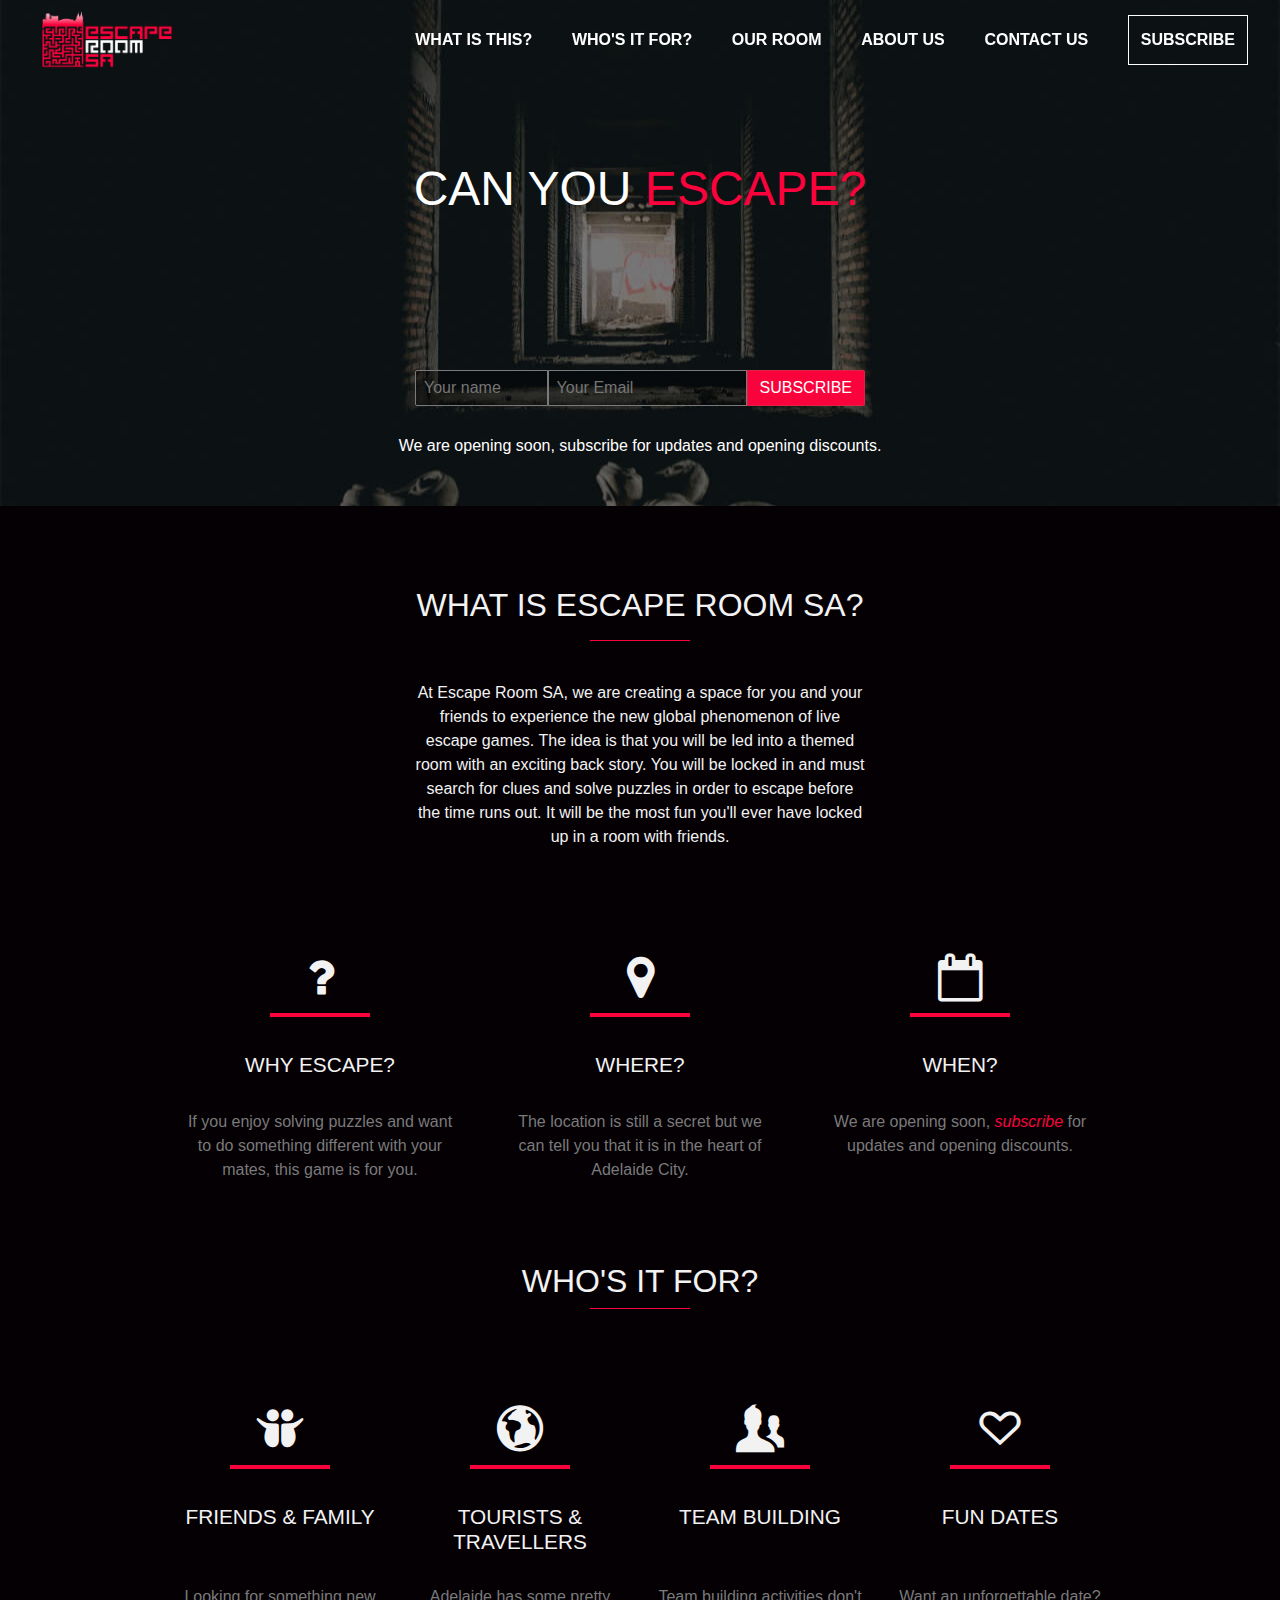
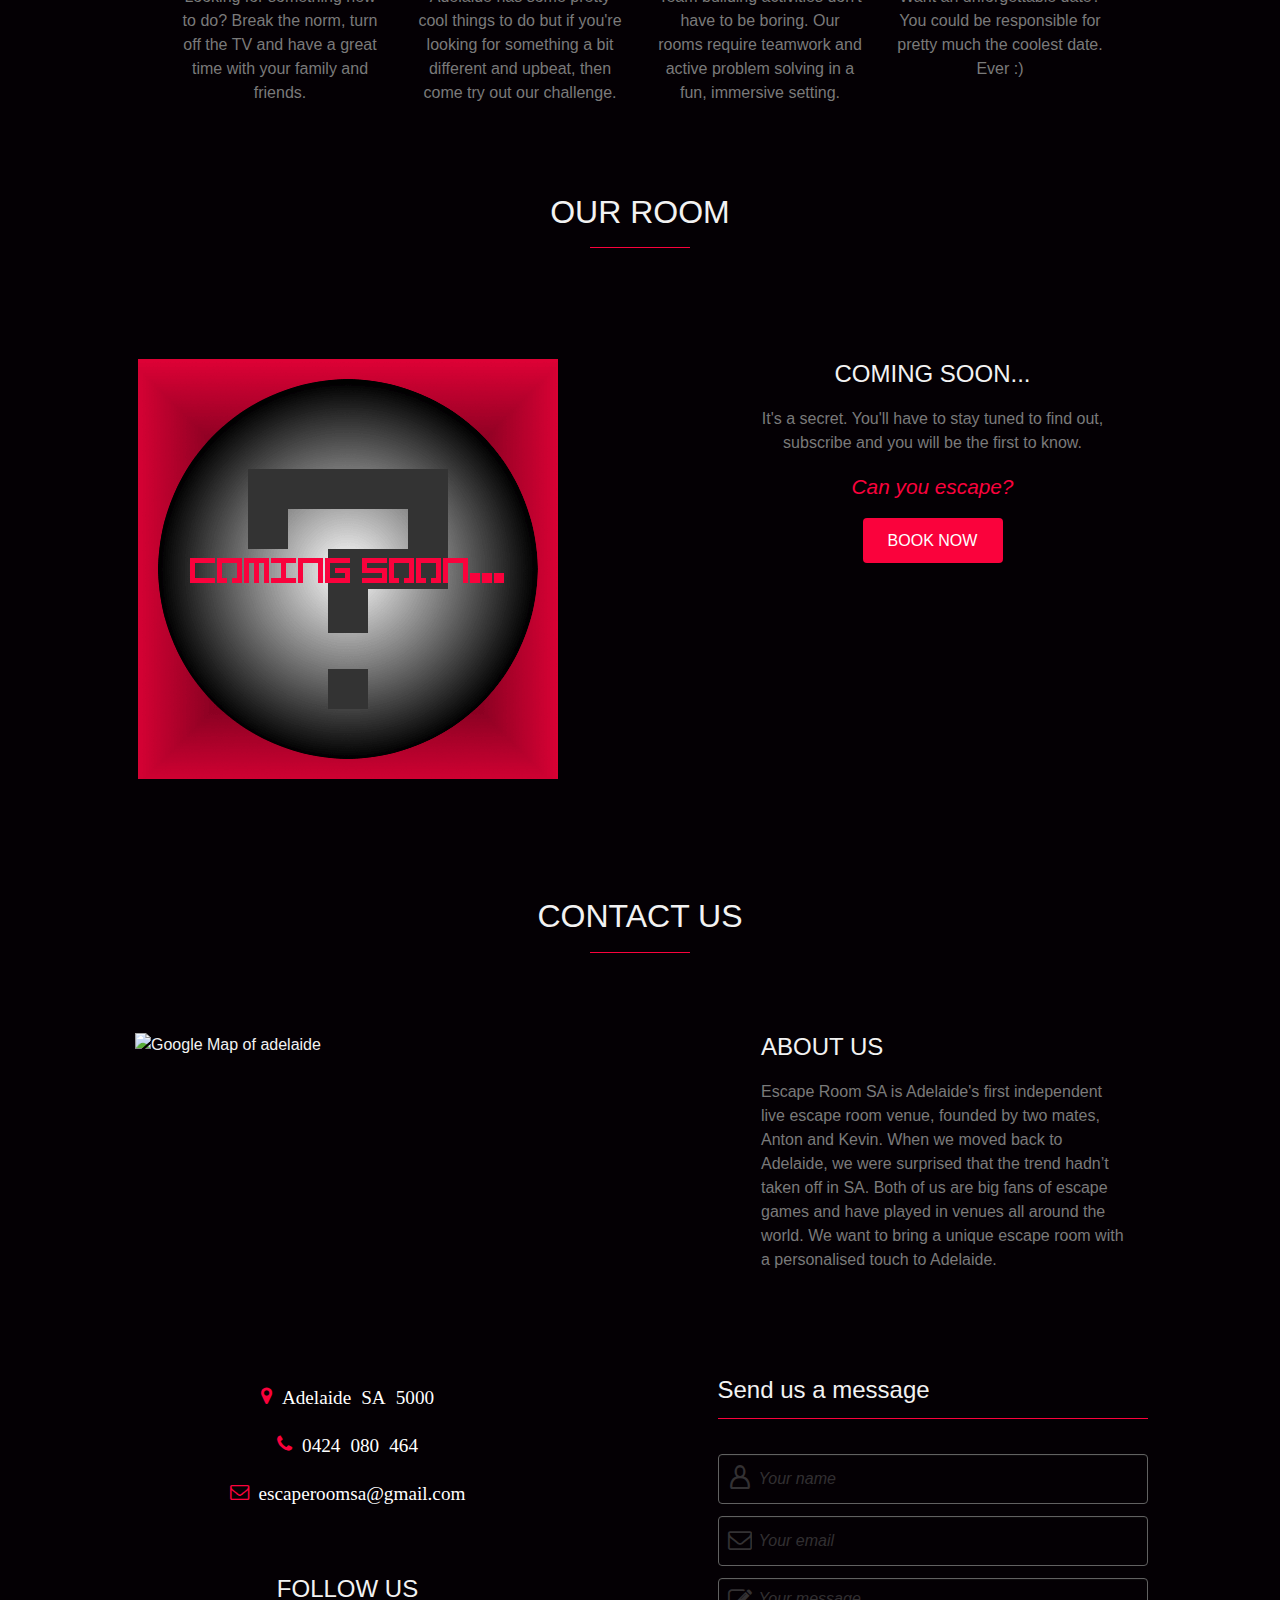
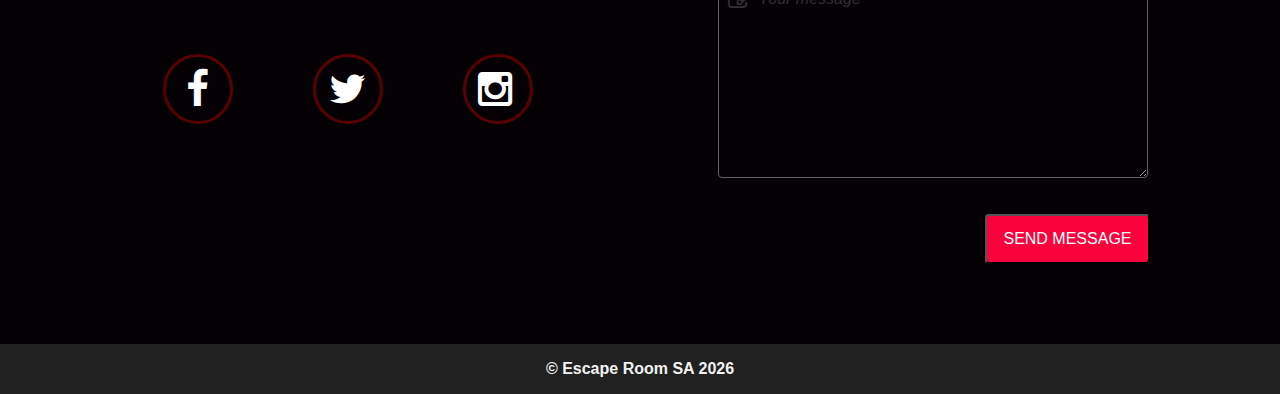
==== commit e885fea4: "style & add email subscription with mailchimp" ====
--- a/index.html
+++ b/index.html
@@ -14,24 +14,24 @@
 </head>
 <body>
 
-
+  
 <header class="header">
   <div class="logo"><a href="#top"><svg viewBox="0 0 194 85" xmlns="http://www.w3.org/2000/svg" xmlns:xlink="http://www.w3.org/1999/xlink"><title>Escape Room SA</title><image x="-3" y="-2" width="200" height="90" xlink:href="[data-uri]" fill="none" fill-rule="evenodd"/></svg></a></div>
   <nav role="navigation">
     <ul class="secondary-nav">
-
+      
         <li><a href="#what"> What is this?</a></li>
-
+      
         <li><a href="#perfectFor"> Who's it for?</a></li>
-
+      
         <li><a href="#room"> Our Room</a></li>
-
+      
         <li><a href="#about"> About Us</a></li>
-
+      
         <li><a href="#contact"> Contact Us</a></li>
-
+      
         <li><a href="#subscribe"> Subscribe</a></li>
-
+      
 
     </ul>
   </nav>
@@ -41,22 +41,22 @@
   </a>
 </header>
 
-
+  
 <nav>
   <ul class="primary-nav">
-
+    
       <li><a href="#what"> What is this?</a></li>
-
+    
       <li><a href="#perfectFor"> Who's it for?</a></li>
-
+    
       <li><a href="#room"> Our Room</a></li>
-
+    
       <li><a href="#about"> About Us</a></li>
-
+    
       <li><a href="#contact"> Contact Us</a></li>
-
+    
       <li><a href="#subscribe"> Subscribe</a></li>
-
+    
     <li class="label">Follow us</li>
     <div class="nav-social-icons">
       <li><a href="https://www.facebook.com/escaperoomsa" target="_blank"><i class="icon-face"></i></a></li>
@@ -66,7 +66,7 @@
   </ul>
 </nav>
 
-
+  
 <div id="top" class="hero">
   <div class="hero-inner">
     <div class="hero-copy">
@@ -76,17 +76,31 @@
       <!-- <a href="#contact">Book now</a> -->
     </div>
   </div>
-  <div class="quick-sign-up-bar">
-    <form novalidate="novalidate" class="emailSubscribeForm">
-      <div class="InputAddOn">
-        <input type="email" class="InputAddOn-field" placeholder="Your email" id="emailSubscribe" required="required">
-        <button type="submit" class="InputAddOn-item">Subscribe</button>
+  <div id="mc_embed_signup">
+    <form action="//escaperoomsa.us11.list-manage.com/subscribe/post-json?u=f6de466c5adde3d308809f61b&amp;id=391ca5c5fc&c=?" method="get" id="mc-subscribe-form" name="mc-embedded-subscribe-form" class="validate" target="_blank" novalidate>
+      <div id="mc_embed_signup_scroll">
+        <div class="email-name">
+          <input type="text" value="" name="FNAME" class="" id="mce-FNAME" placeholder="Your name" tabindex="1">
+        </div>
+        <div class="mc-field-group">
+          <input type="email" value="" name="EMAIL" class="required email" id="mce-EMAIL" placeholder="Your Email" tabindex="2">
+        </div>
+        <div id="mce-responses" class="clear">
+          <div class="response" id="mce-error-response" style="display:none"></div>
+          <div class="response" id="mce-success-response" style="display:none"></div>
+        </div>    <!-- real people should not fill this in and expect good things - do not remove this or risk form bot signups-->
+        <div style="position: absolute; left: -5000px;">
+          <input type="text" name="b_f6de466c5adde3d308809f61b_391ca5c5fc" tabindex="-1" value="">
+        </div>
+        <div class="clear">
+          <input type="submit" value="Subscribe" name="subscribe" id="mc-embedded-subscribe" class="button" tabindex="3">
+        </div>
       </div>
     </form>
     <div class="emailForm-messages">
-        <p></p>
-    </div>
-    <p>We are opening soon, subscribe for updates and opening discounts.</p>
+      <p></p>
+    </div>
+    <p class="announcement">We are opening soon, subscribe for updates and opening discounts.</p>
   </div>
 </div>
 <section  class="what">
@@ -249,20 +263,20 @@
           </div>
           <div class="name--input--wrap">
             <label for="name">Name</label>
-            <input type="text" name="name" id="name" placeholder="Your name" tabindex="1" required="required"/><i class="icon-user2"></i>
+            <input type="text" name="name" id="name" placeholder="Your name" tabindex="4" required="required"/><i class="icon-user2"></i>
           </div>
           <div class="email--input--wrap">
             <label for="email">Email</label>
-            <input type="email" name="email" id="email" placeholder="Your email" tabindex="2" required="required"/><i class="icon-envelope-o"></i>
+            <input type="email" name="email" id="email" placeholder="Your email" tabindex="5" required="required"/><i class="icon-envelope-o"></i>
           </div>
           <div class="message--input--wrap">
             <label for="message">Message</label>
-            <textarea name="textarea" id="message" placeholder="Your message" tabindex="3" required="required" class="message"></textarea><i class="icon-pencil-square-o"></i>
+            <textarea name="textarea" id="message" placeholder="Your message" tabindex="6" required="required" class="message"></textarea><i class="icon-pencil-square-o"></i>
             <input type="hidden" name="_gotcha" style="display:none"/>
           </div>
         </fieldset>
         <div>
-          <input type="submit" value="Send Message" tabindex="4"/>
+          <input type="submit" value="Send Message" tabindex="7"/>
         </div>
       </form>
     </div>
@@ -270,7 +284,7 @@
 </section>
 
 
-
+  
 <section class="footer">
   <h4>&copy Escape Room SA <span class="copyright"> </span></h4>
 </section>
--- a/assets/css/main.css
+++ b/assets/css/main.css
@@ -843,8 +843,8 @@
       font-size: 1rem; } }
 
 .hero {
-  background: url("../img/hero3.jpg"), -webkit-linear-gradient(10deg, #20392b, #7f99be), no-repeat #7f99be scroll;
-  background: url("../img/hero3.jpg"), linear-gradient(10deg, #20392b, #7f99be), no-repeat #7f99be scroll;
+  background: url("../img/hero3.jpg"), -webkit-linear-gradient(0deg, #040004, #7a7a7a), no-repeat #7a7a7a scroll;
+  background: url("../img/hero3.jpg"), linear-gradient(0deg, #040004, #7a7a7a), no-repeat #7a7a7a scroll;
   background-color: #324766;
   background-position: center;
   background-repeat: no-repeat;
@@ -876,7 +876,7 @@
         @media only screen and (min-width: 768px) {
           .hero .hero-inner .hero-copy h2 {
             font-size: 3em; } }
-  .hero .quick-sign-up-bar .InputAddOn {
+  .hero #mc_embed_signup_scroll {
     display: -webkit-box;
     display: -moz-box;
     display: box;
@@ -884,58 +884,82 @@
     display: -moz-flex;
     display: -ms-flexbox;
     display: flex;
-    width: 300px;
+    -webkit-box-orient: vertical;
+    -moz-box-orient: vertical;
+    box-orient: vertical;
+    -webkit-box-direction: normal;
+    -moz-box-direction: normal;
+    box-direction: normal;
+    -webkit-flex-direction: column;
+    -moz-flex-direction: column;
+    flex-direction: column;
+    -ms-flex-direction: column;
+    width: 250px;
     margin: 0 auto; }
     @media only screen and (min-width: 768px) {
-      .hero .quick-sign-up-bar .InputAddOn {
-        width: 350px; } }
-  .hero .quick-sign-up-bar .InputAddOn-field {
-    background-color: rgba(0, 0, 0, 0.4);
-    margin: 0;
-    -webkit-box-flex: 1;
-    -moz-box-flex: 1;
-    box-flex: 1;
-    -webkit-flex: 1;
-    -moz-flex: 1;
-    -ms-flex: 1;
-    flex: 1; }
-  .hero .quick-sign-up-bar .InputAddOn-item {
-    font-size: 0.75em;
-    border-radius: 0.25em;
-    background: #FA023C;
-    color: white;
-    text-transform: uppercase; }
-    .hero .quick-sign-up-bar .InputAddOn-item:hover {
-      background: white;
-      color: red;
-      -webkit-transition: all 0.25s ease-in-out;
-      -moz-transition: all 0.25s ease-in-out;
-      transition: all 0.25s ease-in-out; }
-    @media only screen and (min-width: 768px) {
-      .hero .quick-sign-up-bar .InputAddOn-item {
-        padding: 0.5em 0.75em;
-        font-size: 1em; } }
-  .hero .quick-sign-up-bar .InputAddOn-field,
-  .hero .quick-sign-up-bar .InputAddOn-item {
-    border: 1px solid rgba(147, 128, 108, 0.25);
-    padding: 0.5em 0.75em; }
-  .hero .quick-sign-up-bar .InputAddOn-field:first-child,
-  .hero .quick-sign-up-bar .InputAddOn-item:first-child {
-    border-radius: 2px 0 0 2px; }
-  .hero .quick-sign-up-bar .InputAddOn-field:last-child,
-  .hero .quick-sign-up-bar .InputAddOn-item:last-child {
-    border-radius: 0 2px 2px 0; }
-  .hero .quick-sign-up-bar p {
-    text-align: center;
-    color: #7a7a7a;
-    margin: 1em 1em 0 1em; }
-  .hero .quick-sign-up-bar .emailForm-messages {
+      .hero #mc_embed_signup_scroll {
+        -webkit-box-orient: horizontal;
+        -moz-box-orient: horizontal;
+        box-orient: horizontal;
+        -webkit-box-direction: normal;
+        -moz-box-direction: normal;
+        box-direction: normal;
+        -webkit-flex-direction: row;
+        -moz-flex-direction: row;
+        flex-direction: row;
+        -ms-flex-direction: row;
+        width: 450px; } }
+    .hero #mc_embed_signup_scroll .mc-field-group {
+      -webkit-box-flex: 3;
+      -moz-box-flex: 3;
+      box-flex: 3;
+      -webkit-flex: 3;
+      -moz-flex: 3;
+      -ms-flex: 3;
+      flex: 3;
+      margin: 0; }
+      .hero #mc_embed_signup_scroll .mc-field-group input {
+        background-color: rgba(0, 0, 0, 0.4);
+        border-radius: 0px; }
+      @media only screen and (min-width: 768px) {
+        .hero #mc_embed_signup_scroll .mc-field-group {
+          font-size: 1em; } }
+    .hero #mc_embed_signup_scroll #mc-embedded-subscribe {
+      border-radius: 0.25em;
+      background: #FA023C;
+      color: white;
+      text-transform: uppercase;
+      border-radius: 0 2px 2px 0;
+      border: 1px solid rgba(147, 128, 108, 0.25);
+      padding: 0.5em 0.75em;
+      margin: 0 auto; }
+      .hero #mc_embed_signup_scroll #mc-embedded-subscribe:hover {
+        background: white;
+        color: red;
+        -webkit-transition: all 0.25s ease-in-out;
+        -moz-transition: all 0.25s ease-in-out;
+        transition: all 0.25s ease-in-out; }
+      @media only screen and (min-width: 768px) {
+        .hero #mc_embed_signup_scroll #mc-embedded-subscribe {
+          font-size: 1em; } }
+  .hero .email-name {
+    -webkit-box-flex: 2;
+    -moz-box-flex: 2;
+    box-flex: 2;
+    -webkit-flex: 2;
+    -moz-flex: 2;
+    -ms-flex: 2;
+    flex: 2; }
+    .hero .email-name input {
+      border-radius: 2px 0 0 2px;
+      background-color: rgba(0, 0, 0, 0.4); }
+  .hero .emailForm-messages {
     margin: 1em auto;
     max-width: 300px; }
     @media only screen and (min-width: 768px) {
-      .hero .quick-sign-up-bar .emailForm-messages {
+      .hero .emailForm-messages {
         max-width: 350px; } }
-    .hero .quick-sign-up-bar .emailForm-messages p {
+    .hero .emailForm-messages p {
       font-size: 1em;
       font-weight: 300;
       color: #fff;
@@ -946,7 +970,7 @@
       opacity: 0;
       max-height: 0em;
       margin: 0; }
-    .hero .quick-sign-up-bar .emailForm-messages .error {
+    .hero .emailForm-messages .error {
       padding: 0.5em;
       max-height: 100%;
       opacity: 1;
@@ -954,7 +978,7 @@
       -webkit-transition: all 0.3s ease;
       -moz-transition: all 0.3s ease;
       transition: all 0.3s ease; }
-    .hero .quick-sign-up-bar .emailForm-messages .success {
+    .hero .emailForm-messages .success {
       padding: 0.5em;
       max-height: 100%;
       opacity: 1;
@@ -962,6 +986,10 @@
       -webkit-transition: all 0.3s ease;
       -moz-transition: all 0.3s ease;
       transition: all 0.3s ease; }
+  .hero .announcement {
+    text-align: center;
+    color: #fff;
+    margin: 1em 1em 0 1em; }
 
 .what {
   text-align: center;
